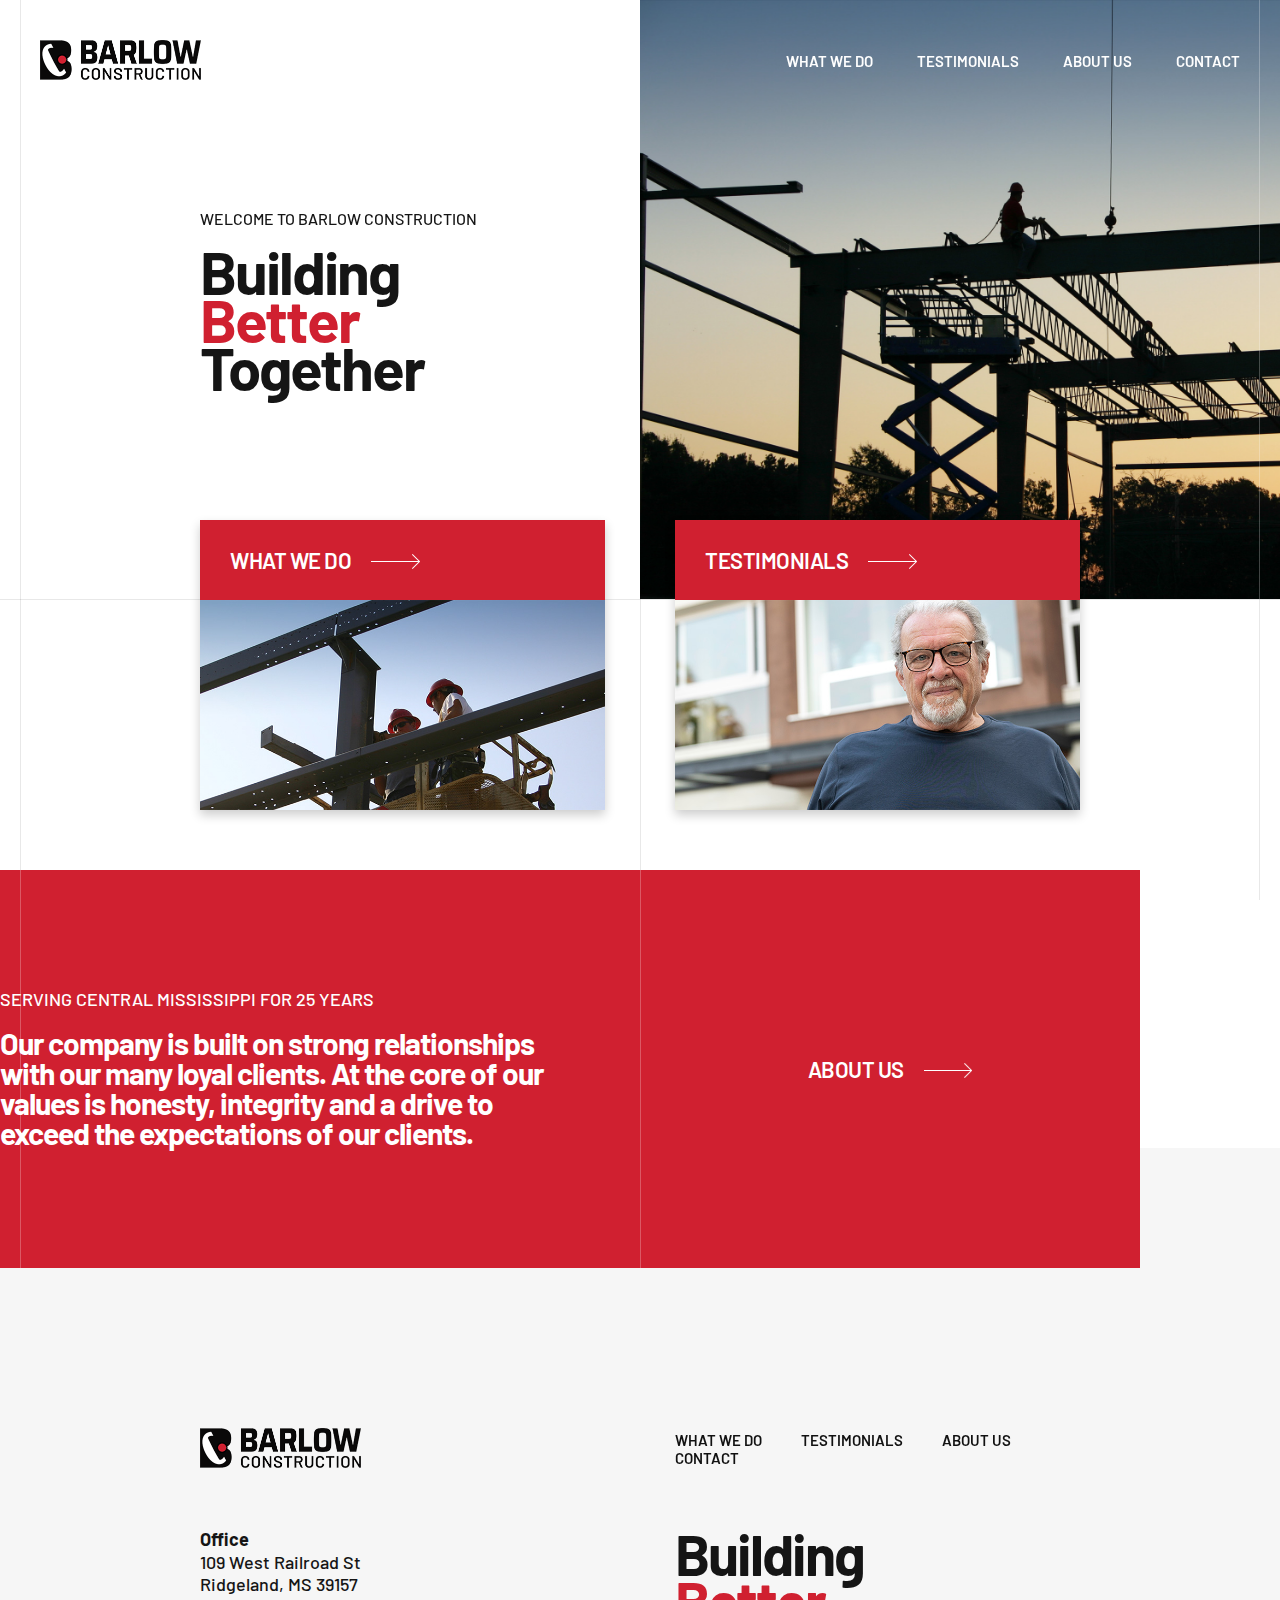
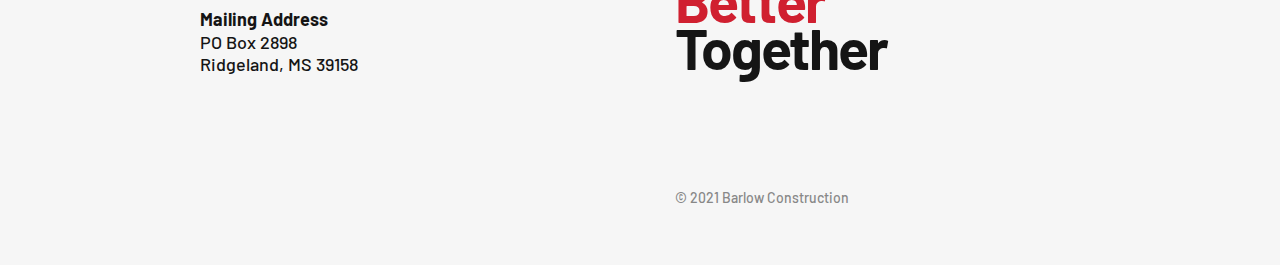
==== index.html @ 06ac609e "initial" ====
<!DOCTYPE html>
<html>
<head>
	<meta charset="utf-8">
	<meta http-equiv="X-UA-Compatible" content="IE=edge,chrome=1">
	<title>Barlow Construction</title>
	<meta name="description" content="">
	<meta name="viewport" content="width=device-width, initial-scale=1, maximum-scale=1, user-scalable=no"/>
	<link rel="preconnect" href="https://fonts.googleapis.com">
	<link rel="preconnect" href="https://fonts.gstatic.com" crossorigin>
	<link href="https://fonts.googleapis.com/css2?family=Barlow:wght@400;500;600;700&display=swap" rel="stylesheet">
	<link rel="stylesheet" href="css/slick.css">
	<link rel="stylesheet" href="css/main.css">
</head>

<body> 

	<header class="header align-center--v">
		<div class="container--lg align-justify align-center--v">
			<div class="header_logo">
				<img src="img/barlow-logo.png" height="40" alt="Barlow Construction">
			</div>
			<nav class="header_nav text--uppercase">
				<a href="what-we-do.html">What We Do</a>
				<a href="">Testimonials</a>
				<a href="">About Us</a>
				<a href="">Contact</a>
			</nav>
		</div>
	</header>

	<main>
		<section class="hero align-center--v has-grid-line--right b-border">
			<div class="container--sm">
				<div class="hero_text">
					<span class="text--uppercase b-pad--md display--xs">Welcome to Barlow Construction</span>
					<h1 class="headline--xl">Building<br><span class="text--red">Better</span><br>Together</h1>
				</div>
			</div>
			<div class="hero_image image-fit"><img src="img/home-hero.jpg"></div>
		</section>
		<section class="quick-links b-pad--lg">
			<div class="container--sm row row-gaps">
				<div class="quick-links_item col--2">
					<a href="">
						<div class="quick-links_item-header align-center--v">
							<div class="quick-links_item-header_text h-pad--xs">
								<span class="text--uppercase text--semibold headline--xs align-center--v">What We Do <img src="img/arrow-right.png" height="15"></span>
							</div>
						</div>
						<div class="quick-links_item-image image-fit">
							<img src="img/home-what-we-do.jpg" alt="what we do">
						</div>
					</a>
				</div>
				<div class="quick-links_item col--2">
					<a href="">
						<div class="quick-links_item-header align-center--v">
							<div class="quick-links_item-header_text h-pad--xs">
								<span class="text--uppercase text--semibold headline--xs align-center--v">Testimonials <img src="img/arrow-right.png" height="15"></span>
							</div>
						</div>
						<div class="quick-links_item-image image-fit">
							<img src="img/home-testimonials.jpg" alt="testimonials">
						</div>
					</a>
				</div>
			</div>
		</section>
		<section class="about-us">
			<div class="about-us_wrap row">
				<div class="about-us_text v-pad--lg has-grid-line--center has-grid-line--left">
					<span class="text--uppercase b-pad--md">Serving Central Mississippi for 25 Years</span>
					<h3 class="headline--sm">Our company is built on strong relationships with our many loyal clients. At the core
					of our values is honesty, integrity and a drive to exceed the expectations of our clients.</h3>
				</div>
				<div class="about-us_link align-center--all">
					<span class="about-us_link-text text--uppercase text--semibold headline--xs align-center--v">About Us <img src="img/arrow-right.png" height="15"></span>
				</div>
			</div>
		</section>
	</main>

	<footer class="footer xtra-pad">
		<div class="container--sm row">
			<div class="col--2">
				<img src="img/barlow-logo.png" height="40" alt="Barlow Construction">
				<h4 class="b-pad--xs t-pad--lg">Office</h4>
				<p>109 West Railroad St<br>Ridgeland, MS 39157</p class="text--semibold">
				<h4 class="b-pad--xs t-pad--sm">Mailing Address</h4>
				<p>PO Box 2898<br>Ridgeland, MS 39158</p class="text--semibold">
			</div>
			<div class="col--2 l-pad--md">
				<div class="footer_nav text--uppercase align-center--v">
					<div>
						<a href="">What We Do</a>
						<a href="">Testimonials</a>
						<a href="">About Us</a>
						<a href="">Contact</a>
					</div>
				</div>
				<h3 class="headline--md t-pad--lg">Building<br><span class="text--red">Better</span><br>Together</h3>
				<div class="footer_copyright t-pad--xl b-pad--lg">&copy; 2021 Barlow Construction</div>
			</div>
		</div>
	</footer>

	<div class="grid-lines--v align-justify"><span></span><span></span><span></span></div>

	<script src="https://code.jquery.com/jquery-1.9.1.js"></script>
	<script src="js/libs/vendor.js"></script>
	<script src="js/app.js"></script>
	
</body>
</html>
---- css/main.css ----
@charset "UTF-8";
/* ––––––––––––––––––––––––––––––––––––––––––––
RESETS
–––––––––––––––––––––––––––––––––––––––––––– */
html, body, div, span, applet, object, iframe,
h1, h2, h3, h4, h5, h6, p, blockquote, pre,
a, abbr, acronym, address, big, cite, code,
del, dfn, em, img, ins, kbd, q, s, samp,
small, strike, strong, sub, sup, tt, var,
b, u, i, center,
dl, dt, dd, ol, ul, li,
fieldset, form, label, legend,
table, caption, tbody, tfoot, thead, tr, th, td,
article, aside, canvas, details, embed,
figure, figcaption, footer, header, hgroup,
menu, nav, output, ruby, section, summary,
time, mark, audio, video {
  margin: 0;
  padding: 0;
  border: 0;
  font: inherit;
  vertical-align: baseline;
}

article, aside, details, figcaption, figure,
footer, header, hgroup, menu, nav, section {
  display: block;
}

*,
*:after,
*:before {
  -webkit-box-sizing: border-box;
  -moz-box-sizing: border-box;
  box-sizing: border-box;
}

/* ––––––––––––––––––––––––––––––––––––––––––––
TYPOGRAPHY
––––––––––––––––––––––––––––––––––––––––––– */
:root {
  --color-primary:#151515;
  --color-secondary:#888;
  --font-family-primary:"Barlow", sans-serif;
  --font-size-80:8rem;
  --font-size-60:6rem;
  --font-size-40:4rem;
  --font-size-30:3rem;
  --font-size-24:2.4rem;
  --font-size-20:2.0rem;
  --font-size-18:1.8rem;
  --font-size-16:1.6rem;
}
@media (max-width: 1500px) {
  :root {
    --font-size-80:7rem;
  }
}
@media (max-width: 1280px) {
  :root {
    --font-size-80:6rem;
  }
}
@media (max-width: 960px) {
  :root {
    --font-size-80:5rem;
  }
}

html {
  font-size: 62.5%;
  font-family: var(--font-family-primary);
  font-weight: 500;
  line-height: 1;
  text-rendering: optimizeLegibility;
  -webkit-font-smoothing: antialiased;
  color: var(--color-primary);
}

body {
  font-size: 1.8rem;
}

h1, h2, h3, h4, h5 {
  font-weight: 700;
}

p, li {
  line-height: 1.2;
}

span {
  display: inline-block;
}

a {
  text-decoration: none;
}

strong {
  font-weight: 700;
}

.headline--xl {
  font-size: var(--font-size-80);
  line-height: 0.8;
  letter-spacing: -0.2rem;
}

.headline--lg {
  font-size: var(--font-size-60);
  line-height: 1;
  letter-spacing: -0.15rem;
}

.headline--md {
  font-size: var(--font-size-40);
  line-height: 1;
  letter-spacing: -1.5px;
}

.headline--sm {
  font-size: var(--font-size-30);
  line-height: 1;
  letter-spacing: -1px;
}

.headline--xs {
  font-size: 22px;
  line-height: 1.2;
  letter-spacing: -0.5px;
}

.display--xs {
  font-size: 16px;
}

.paragraph--lg {
  font-size: 24px;
  line-height: 1.6;
  letter-spacing: -0.5px;
}

.text--list li {
  position: relative;
  display: block;
  margin-bottom: 10px;
  margin-left: 25px;
}
.text--list li:last-child {
  margin-bottom: 0;
}
.text--list li:before {
  content: "";
  position: absolute;
  display: block;
  top: 10px;
  left: -25px;
  width: 15px;
  height: 2px;
  background: #d02030;
}
.text--list.has-sub-list > li:before {
  top: 14px;
}

.sub-text--list {
  margin-top: 10px;
  margin-left: -5px;
}
.sub-text--list li {
  position: relative;
  display: block;
  margin-bottom: 10px;
  margin-left: 25px;
}
.sub-text--list li:last-child {
  margin-bottom: 0;
}
.sub-text--list li:before {
  content: "";
  position: absolute;
  display: block;
  top: 10px;
  left: -18px;
  width: 8px;
  height: 2px;
  background: #d02030;
}

.text--red {
  color: #d02030;
}

.text--uppercase {
  text-transform: uppercase;
}

.text--semibold {
  font-weight: 600;
}

.text--bold {
  font-weight: 700;
}

.text-align--left {
  text-align: left;
}

.text-align--center {
  text-align: center;
}

.text-align--right {
  text-align: right;
}

/* ––––––––––––––––––––––––––––––––––––––––––––
CONTAINERS
–––––––––––––––––––––––––––––––––––––––––––– */
[class^="container--"], [class*=" container--"] {
  position: relative;
  width: 100%;
  margin: 0 auto;
  padding: 0 40px;
}

.container--lg {
  max-width: 1440px;
}

.container--md {
  max-width: 1280px;
}

.container--sm {
  max-width: 960px;
}

.container--xs {
  max-width: 800px;
}

/* ––––––––––––––––––––––––––––––––––––––––––––
ALIGNMENT
–––––––––––––––––––––––––––––––––––––––––––– */
.flex {
  display: -ms-flexbox;
  display: flex;
}

.align-center--all {
  display: -ms-flexbox;
  display: flex;
  -ms-flex-pack: center;
  -webkit-justify-content: center;
  justify-content: center;
  -ms-flex-align: center;
  -webkit-align-items: center;
  align-items: center;
}

.align-center--v {
  display: -ms-flexbox;
  display: flex;
  -ms-flex-align: center;
  -webkit-align-items: center;
  align-items: center;
}

.align-center--h {
  display: -ms-flexbox;
  display: flex;
  -ms-flex-pack: center;
  -webkit-justify-content: center;
  justify-content: center;
}

.align-justify {
  display: -ms-flexbox;
  display: flex;
  -ms-flex-pack: justify;
  -webkit-justify-content: space-between;
  justify-content: space-between;
}

.align-end {
  display: -ms-flexbox;
  display: flex;
  -ms-flex-pack: end;
  -webkit-justify-content: flex-end;
  justify-content: flex-end;
}

.align-reverse {
  display: -ms-flexbox;
  display: flex;
  -webkit-box-direction: reverse;
  -webkit-box-orient: horizontal;
  -moz-box-direction: reverse;
  -moz-box-orient: horizontal;
  -webkit-flex-direction: row-reverse;
  -ms-flex-direction: row-reverse;
  flex-direction: row-reverse;
}

/* ––––––––––––––––––––––––––––––––––––––––––––
GRID
–––––––––––––––––––––––––––––––––––––––––––– */
.row {
  display: -ms-flexbox;
  display: flex;
}

.row-gaps {
  --gap-space:70px;
}
.row-gaps [class*=" col--"] {
  margin-right: var(--gap-space);
}
.row-gaps [class*=" col--"]:last-child {
  margin-right: 0;
}

[class^="col--"], [class*=" col--"] {
  position: relative;
}

.col--2 {
  -webkit-flex-basis: 50%;
  flex-basis: 50%;
  max-width: 50%;
}

.col--3 {
  -webkit-flex-basis: 33.333333%;
  flex-basis: 33.333333%;
  max-width: 33.333333%;
}

.col--4 {
  -webkit-flex-basis: 25%;
  flex-basis: 25%;
  max-width: 25%;
}

/* ––––––––––––––––––––––––––––––––––––––––––––
PADDING 
–––––––––––––––––––––––––––––––––––––––––––– */
:root {
  --pad-120:120px;
  --pad-90:90px;
  --pad-60:60px;
  --pad-30:30px;
  --pad-15:15px;
}

.v-pad--xl {
  padding: 160px 0;
}

.v-pad--lg {
  padding: 120px 0;
}

.v-pad--md {
  padding: 90px 0;
}

.v-pad--sm {
  padding: 60px 0;
}

.h-pad--lg {
  padding: 0 120px;
}

.h-pad--md {
  padding: 0 90px;
}

.h-pad--sm {
  padding: 0 60px;
}

.h-pad--xs {
  padding: 0 30px;
}

.t-pad--xl {
  padding-top: 120px;
}

.t-pad--lg {
  padding-top: 60px;
}

.t-pad--md {
  padding-top: 30px;
}

.t-pad--sm {
  padding-top: 15px;
}

.t-pad--xs {
  padding-top: 10px;
}

.b-pad--xl {
  padding-bottom: 120px;
}

.b-pad--lg {
  padding-bottom: 60px;
}

.b-pad--md {
  padding-bottom: 20px;
}

.b-pad--sm {
  padding-bottom: 10px;
}

.b-pad--xs {
  padding-bottom: 4px;
}

.r-pad--lg {
  padding-right: 60px;
}

.r-pad--md {
  padding-right: 35px;
}

.r-pad--sm {
  padding-right: 15px;
}

.l-pad--lg {
  padding-left: 60px;
}

.l-pad--md {
  padding-left: 35px;
}

.l-pad--sm {
  padding-left: 15px;
}

/* ––––––––––––––––––––––––––––––––––––––––––––
IMAGE/VIDEO
–––––––––––––––––––––––––––––––––––––––––––– */
.image-fit img {
  display: block;
  top: 0;
  left: 0;
  width: 100%;
  height: 100%;
  object-fit: cover;
}

.video-fit video {
  display: block;
  top: 0;
  left: 0;
  width: 100%;
  height: 100%;
  object-fit: cover;
}

/* ––––––––––––––––––––––––––––––––––––––––––––
MAIN
––––––––––––––––––––––––––––––––––––––––––– */
main {
  z-index: 2;
  position: relative;
}

.grid-lines--v {
  z-index: 1;
  position: fixed;
  top: 0;
  left: 50%;
  -moz-transform: translateX(-50%);
  -o-transform: translateX(-50%);
  -ms-transform: translateX(-50%);
  -webkit-transform: translateX(-50%);
  transform: translateX(-50%);
  width: 100%;
  max-width: 1500px;
  height: 100%;
  padding: 0 20px;
}
.grid-lines--v span {
  display: block;
  width: 1px;
  height: 100%;
  background: rgba(0, 0, 0, 0.09);
}

.has-grid-line--right:after {
  content: "";
  position: absolute;
  top: 0;
  right: calc(50% - 730px);
  display: block;
  width: 1px;
  height: 100%;
  background: rgba(255, 255, 255, 0.25);
}
@media (max-width: 1500px) {
  .has-grid-line--right:after {
    right: 20px;
  }
}

.has-grid-line--left:before {
  content: "";
  position: absolute;
  top: 0;
  left: calc(50% - 730px);
  display: block;
  width: 1px;
  height: 100%;
  background: rgba(255, 255, 255, 0.25);
}
@media (max-width: 1500px) {
  .has-grid-line--left:before {
    left: 20px;
  }
}

.has-grid-line--center:after {
  content: "";
  position: absolute;
  top: 0;
  left: 50%;
  display: block;
  width: 1px;
  height: 100%;
  background: rgba(255, 255, 255, 0.25);
}

.b-border {
  border-bottom: 1px solid rgba(0, 0, 0, 0.09);
}

.no-border {
  border: none !important;
}

.slider .slick-dots {
  position: absolute;
  bottom: 30px;
  left: 0;
  width: 100%;
  text-align: center;
}
.slider .slick-dots li {
  display: inline-block;
  width: 8px;
  height: 8px;
  margin: 0 8px;
}
.slider .slick-dots li span {
  display: block;
  width: 100%;
  height: 100%;
  border-radius: 100%;
  background: white;
  -webkit-transition: all 0.6s cubic-bezier(0.19, 1, 0.22, 1);
  -moz-transition: all 0.6s cubic-bezier(0.19, 1, 0.22, 1);
  -ms-transition: all 0.6s cubic-bezier(0.19, 1, 0.22, 1);
  -o-transition: all 0.6s cubic-bezier(0.19, 1, 0.22, 1);
  transition: all 0.6s cubic-bezier(0.19, 1, 0.22, 1);
}
.slider .slick-dots li.slick-active span {
  -moz-transform: scale(1.4);
  -o-transform: scale(1.4);
  -ms-transform: scale(1.4);
  -webkit-transform: scale(1.4);
  transform: scale(1.4);
  background: red;
}

.slider_prev-btn, .slider_next-btn {
  position: absolute;
  top: 50%;
  margin-top: -25px;
  width: 50px;
  height: 50px;
  background: #d02030;
}

.slider_prev-btn {
  left: 40px;
}

.slider_next-btn {
  right: 40px;
}

/* ––––––––––––––––––––––––––––––––––––––––––––
HEADER
––––––––––––––––––––––––––––––––––––––––––– */
.header {
  position: absolute;
  z-index: 99;
  top: 0;
  left: 0;
  width: 100%;
  height: 120px;
}

.header_logo img {
  display: block;
}

.header_nav a {
  font-size: 15px;
  font-weight: 600;
  color: white;
  margin: 0 0 0 40px;
  padding-bottom: 3px;
  -webkit-transition: color 0.8s cubic-bezier(0.19, 1, 0.22, 1);
  -moz-transition: color 0.8s cubic-bezier(0.19, 1, 0.22, 1);
  -ms-transition: color 0.8s cubic-bezier(0.19, 1, 0.22, 1);
  -o-transition: color 0.8s cubic-bezier(0.19, 1, 0.22, 1);
  transition: color 0.8s cubic-bezier(0.19, 1, 0.22, 1);
}
.header_nav a.active {
  border-bottom: 2px solid white;
}

.contact-cta {
  width: 100%;
  max-width: 1460px;
  margin: 0 auto;
  height: 400px;
  background: #d02030;
}
.contact-cta img {
  filter: saturate(0%);
  mix-blend-mode: darken;
  opacity: 0.35;
  filter: alpha(opacity=35);
}

/* ––––––––––––––––––––––––––––––––––––––––––––
FOOTER
––––––––––––––––––––––––––––––––––––––––––– */
.footer {
  position: relative;
  background: #f6f6f6;
  padding-top: 160px;
}
.footer.xtra-pad {
  padding-top: 280px;
}
.footer h3 {
  font-size: 57px;
  line-height: 47px;
  letter-spacing: -2px;
  margin-top: 2px;
}

.footer_nav {
  z-index: 2;
  position: relative;
  height: 40px;
}
.footer_nav a {
  font-size: 15px;
  font-weight: 600;
  color: #111;
  margin: 0 35px 0 0;
  padding-bottom: 3px;
  -webkit-transition: color 0.8s cubic-bezier(0.19, 1, 0.22, 1);
  -moz-transition: color 0.8s cubic-bezier(0.19, 1, 0.22, 1);
  -ms-transition: color 0.8s cubic-bezier(0.19, 1, 0.22, 1);
  -o-transition: color 0.8s cubic-bezier(0.19, 1, 0.22, 1);
  transition: color 0.8s cubic-bezier(0.19, 1, 0.22, 1);
}
.footer_nav a:last-child {
  margin-right: 0;
}
.footer_nav a.active {
  color: #d02030;
  border-bottom: 2px solid #d02030;
}

.footer_copyright {
  font-size: 14px;
  color: #888;
}

.slider img {
  display: block;
  width: 100%;
  height: auto;
}

.hero {
  position: relative;
  width: 100%;
  height: calc(100vw * (9/16));
  max-height: 60vh;
  min-height: 600px;
}
.hero.hero-page {
  max-height: 50vh;
  min-height: 480px;
}
.hero.hero-page .image-fit img {
  object-position: top center;
}

.hero_text {
  z-index: 1;
  position: relative;
}

.hero_image {
  z-index: 0;
  position: absolute;
  top: 0;
  left: 50%;
  width: 50%;
  height: 100%;
}

.quick-links {
  margin-top: -80px;
}

.quick-links_item {
  background: white;
  box-shadow: 0 5px 10px 0 rgba(0, 0, 0, 0.2);
}

.quick-links_item-header {
  height: 80px;
  background: #d02030;
  color: white;
}

.quick-links_item-header_text img {
  margin: 4px 0 0 20px;
}

.quick-links_item-image {
  height: 210px;
}

.about-us {
  position: relative;
  margin-bottom: -120px;
}

.about-us_text {
  width: 50vw;
  padding-left: calc(50% - 640px);
  padding-right: 90px;
  background: #d02030;
  color: white;
}

.about-us_link {
  width: 500px;
  background: #d02030;
  color: white;
}

.about-us_link-text img {
  margin: 4px 0 0 20px;
}

.what-we-do {
  position: relative;
  width: 100%;
  background: #d02030;
  color: white;
}

/*# sourceMappingURL=main.css.map */
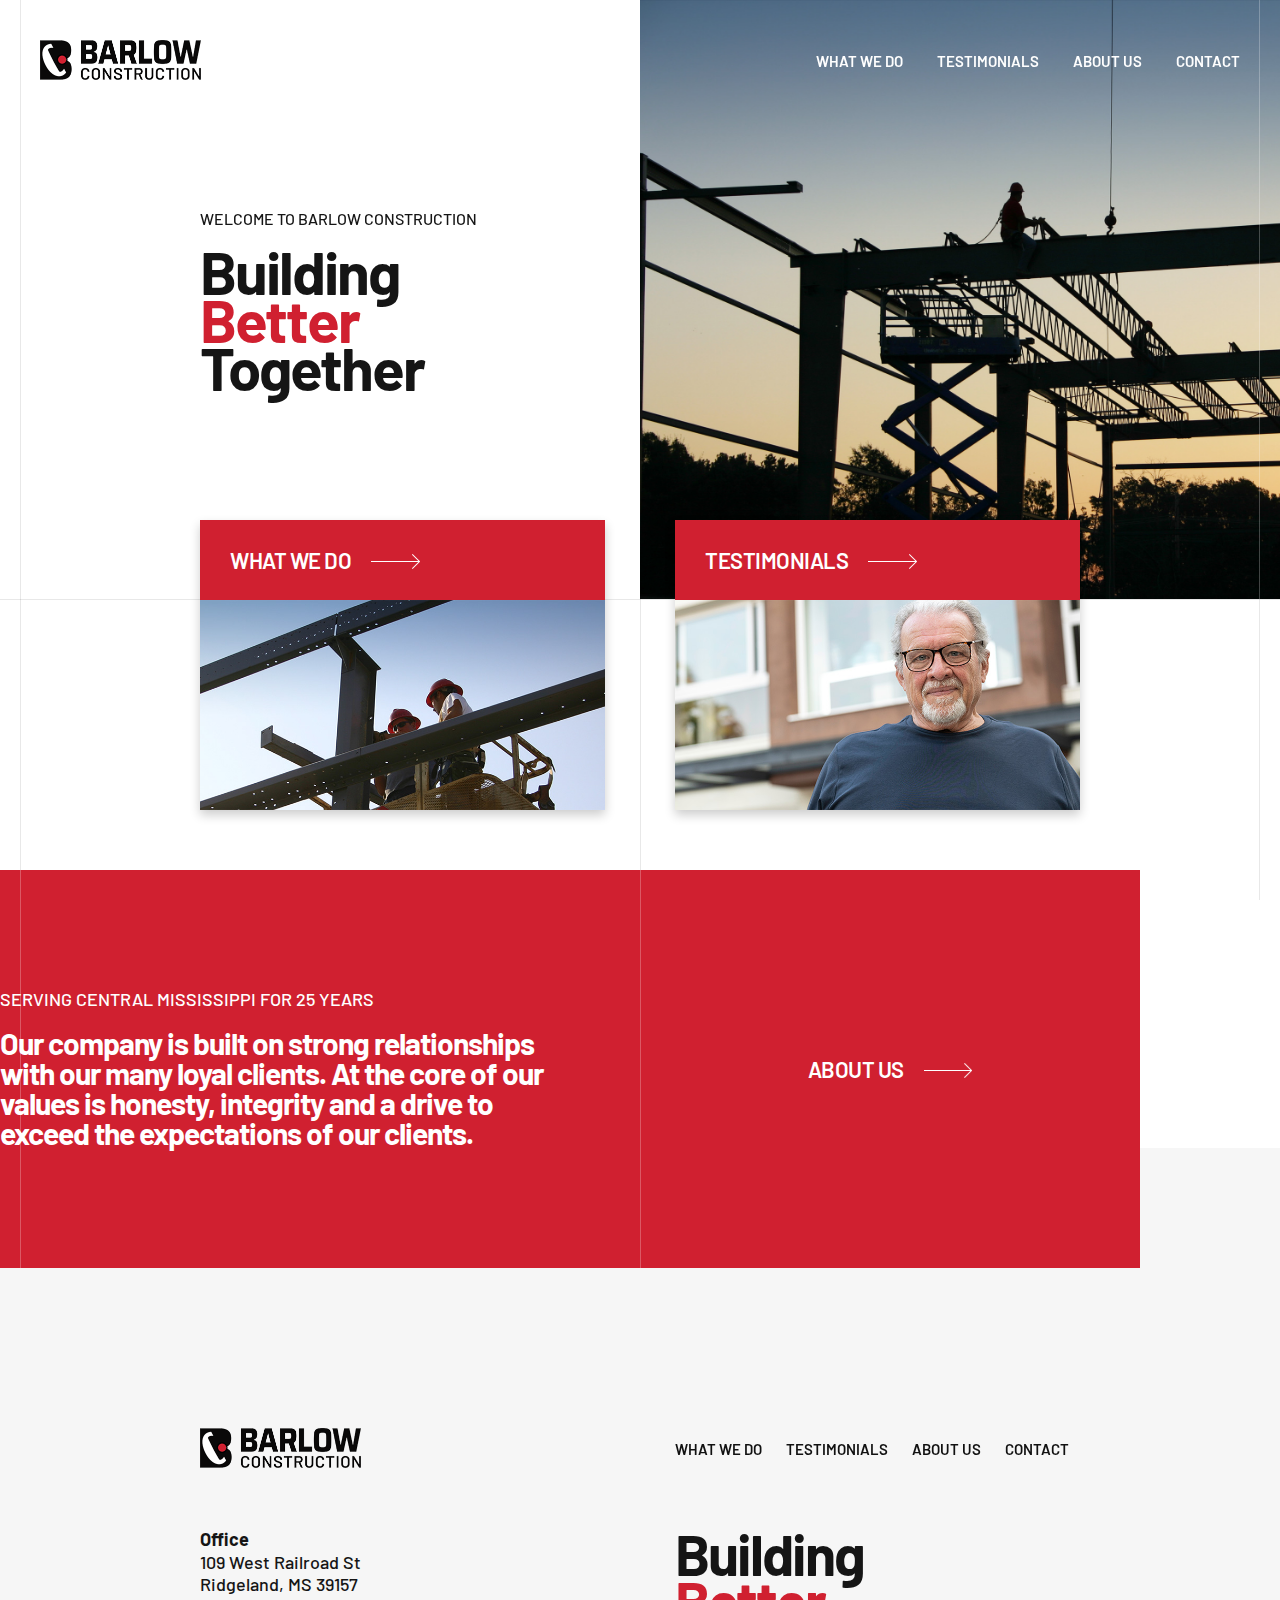
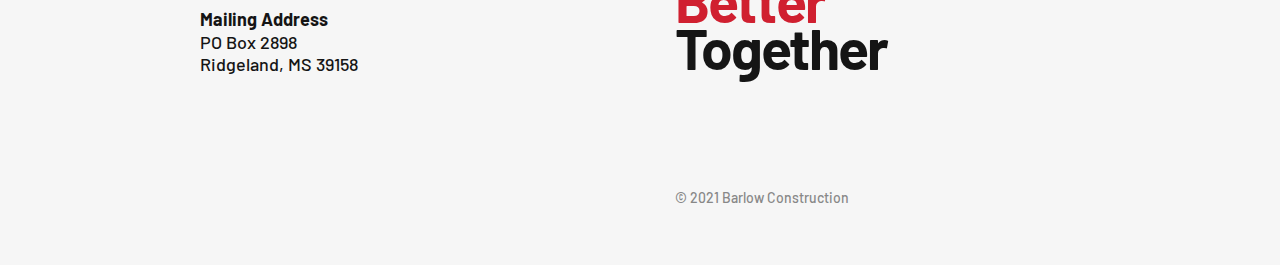
==== commit b6d72920: "update" ====
--- a/index.html
+++ b/index.html
@@ -10,7 +10,7 @@
 	<link rel="preconnect" href="https://fonts.gstatic.com" crossorigin>
 	<link href="https://fonts.googleapis.com/css2?family=Barlow:wght@400;500;600;700&display=swap" rel="stylesheet">
 	<link rel="stylesheet" href="css/slick.css">
-	<link rel="stylesheet" href="css/main.css">
+	<link rel="stylesheet" href="css/main.css?v=1.1">
 </head>
 
 <body> 
--- a/css/main.css
+++ b/css/main.css
@@ -219,7 +219,7 @@
 /* ––––––––––––––––––––––––––––––––––––––––––––
 CONTAINERS
 –––––––––––––––––––––––––––––––––––––––––––– */
-[class^="container--"], [class*=" container--"] {
+[class^=container--], [class*=" container--"] {
   position: relative;
   width: 100%;
   margin: 0 auto;
@@ -323,7 +323,7 @@
   margin-right: 0;
 }
 
-[class^="col--"], [class*=" col--"] {
+[class^=col--], [class*=" col--"] {
   position: relative;
 }
 
@@ -625,7 +625,7 @@
   font-size: 15px;
   font-weight: 600;
   color: white;
-  margin: 0 0 0 40px;
+  margin: 0 0 0 30px;
   padding-bottom: 3px;
   -webkit-transition: color 0.8s cubic-bezier(0.19, 1, 0.22, 1);
   -moz-transition: color 0.8s cubic-bezier(0.19, 1, 0.22, 1);
@@ -678,7 +678,7 @@
   font-size: 15px;
   font-weight: 600;
   color: #111;
-  margin: 0 35px 0 0;
+  margin: 0 20px 0 0;
   padding-bottom: 3px;
   -webkit-transition: color 0.8s cubic-bezier(0.19, 1, 0.22, 1);
   -moz-transition: color 0.8s cubic-bezier(0.19, 1, 0.22, 1);
@@ -708,7 +708,7 @@
 .hero {
   position: relative;
   width: 100%;
-  height: calc(100vw * (9/16));
+  height: 56.25vw;
   max-height: 60vh;
   min-height: 600px;
 }
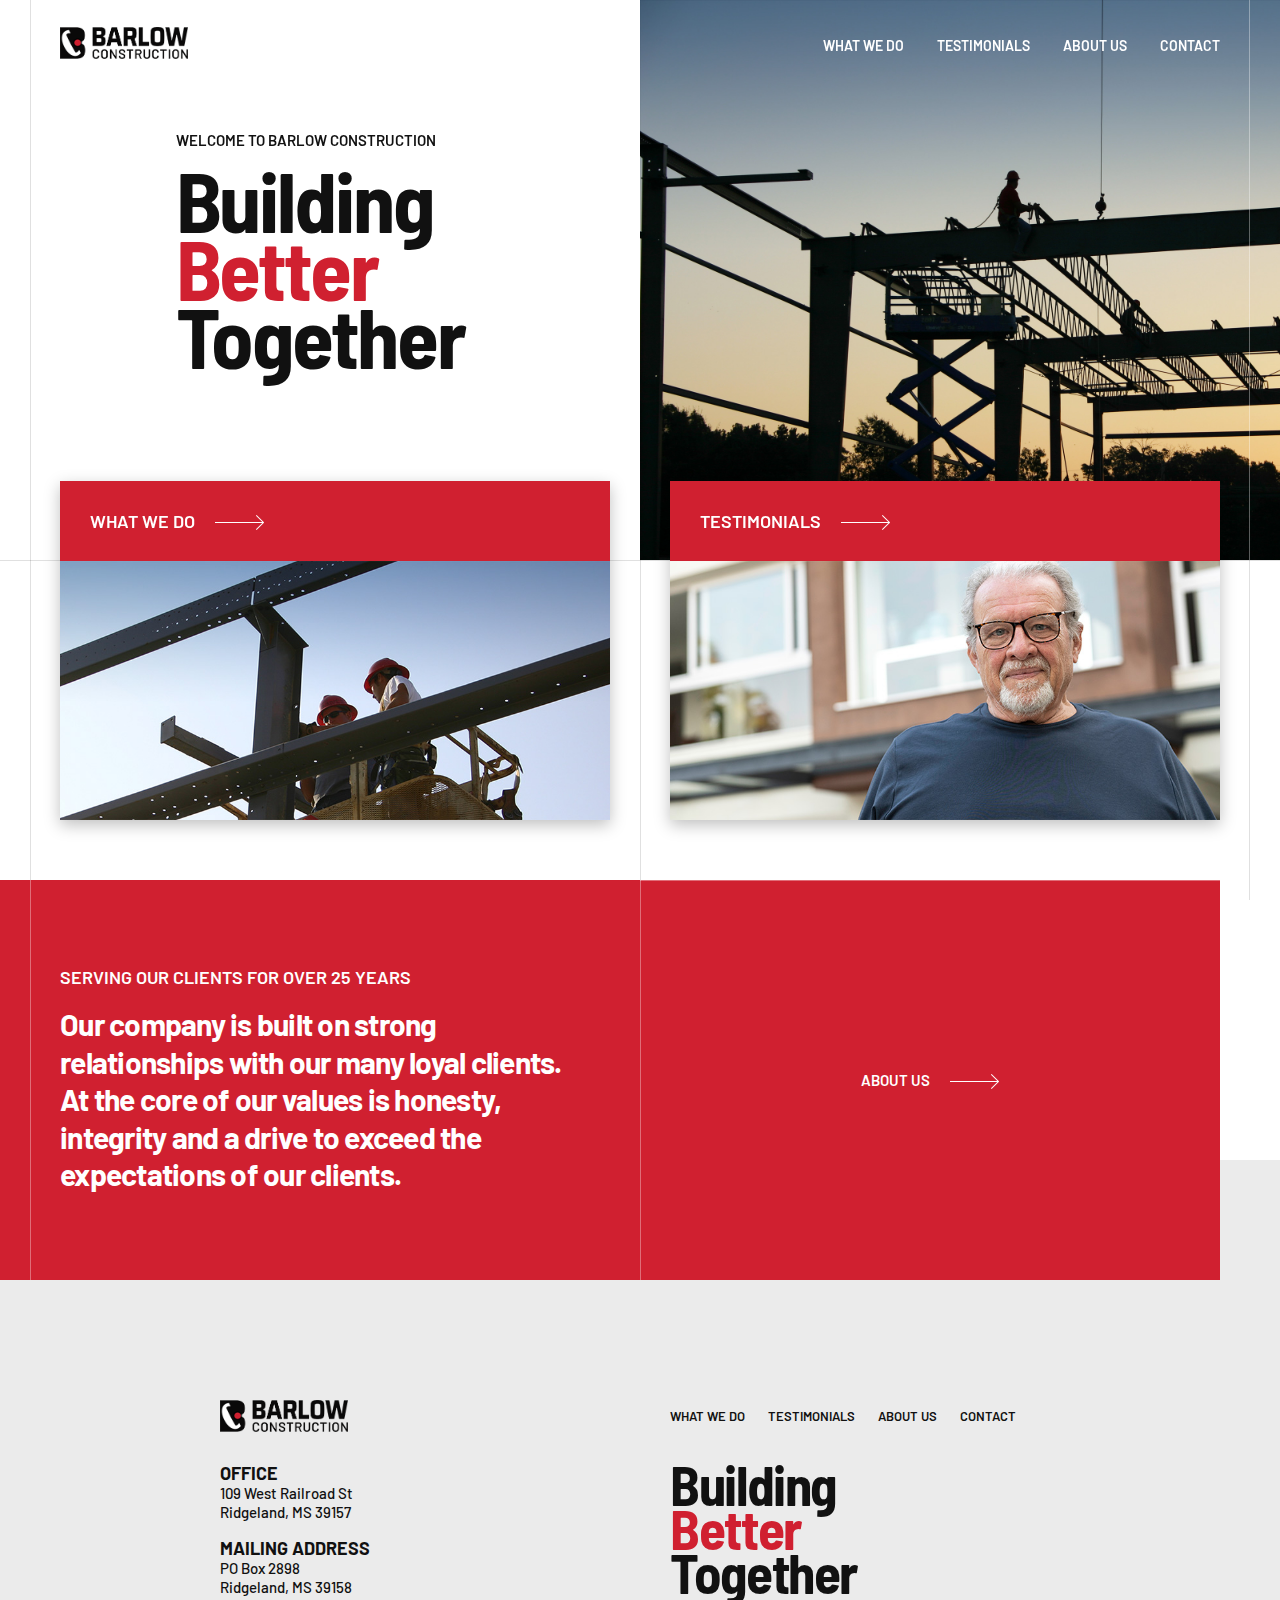
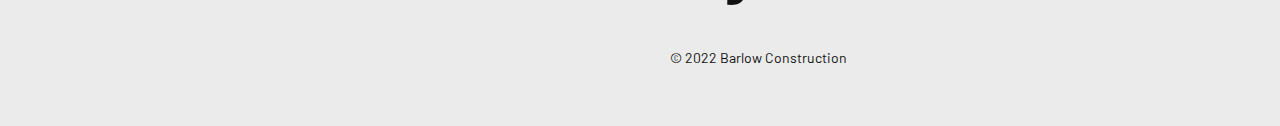
==== commit dd311211: "initial commit" ====
--- a/index.html
+++ b/index.html
@@ -1,115 +1,129 @@
 <!DOCTYPE html>
-<html>
+<html lang="en">
 <head>
-	<meta charset="utf-8">
-	<meta http-equiv="X-UA-Compatible" content="IE=edge,chrome=1">
-	<title>Barlow Construction</title>
-	<meta name="description" content="">
-	<meta name="viewport" content="width=device-width, initial-scale=1, maximum-scale=1, user-scalable=no"/>
-	<link rel="preconnect" href="https://fonts.googleapis.com">
-	<link rel="preconnect" href="https://fonts.gstatic.com" crossorigin>
-	<link href="https://fonts.googleapis.com/css2?family=Barlow:wght@400;500;600;700&display=swap" rel="stylesheet">
-	<link rel="stylesheet" href="css/slick.css">
-	<link rel="stylesheet" href="css/main.css?v=1.1">
+  <meta charset="UTF-8">
+  <meta http-equiv="X-UA-Compatible" content="IE=edge">
+  <meta name="viewport" content="width=device-width, initial-scale=1.0">
+  <title>Bones</title>
+
+  <link href="https://fonts.googleapis.com/css2?family=Barlow+Semi+Condensed:wght@700&family=Barlow:wght@300;400;500;600;700&display=swap" rel="stylesheet">
+  <link rel="stylesheet" href="css/main.css">
+
 </head>
+<body>
 
-<body> 
+  <header>
+    <div class="header_inner flex--vertical">
+      <div class="logo"><img src="images/barlow-logo.png" height="32" alt=""></div>
+      <nav class="header_nav flex--vertical flex--end">
+        <ul>
+          <li><a href="">What We Do</a></li>
+          <li><a href="">Testimonials</a></li>
+          <li><a href="">About Us</a></li>
+          <li><a href="">Contact</a></li>
+        </ul>
+        <div class="grid-line_left-white"></div>
+        <div class="grid-line_right-white"></div>
+      </nav>
+      <div class="nav-btn"><span></span><span></span><span></span></div>
+    </div>
+  </header>
 
-	<header class="header align-center--v">
-		<div class="container--lg align-justify align-center--v">
-			<div class="header_logo">
-				<img src="img/barlow-logo.png" height="40" alt="Barlow Construction">
-			</div>
-			<nav class="header_nav text--uppercase">
-				<a href="what-we-do.html">What We Do</a>
-				<a href="">Testimonials</a>
-				<a href="">About Us</a>
-				<a href="">Contact</a>
-			</nav>
-		</div>
-	</header>
+  <main>
+    <div class="hero flex-row--2">
+      <div class="flex--all">
+        <div class="hero_text">
+          <span class="sub-heading--2 mb--1">Welcome to Barlow Construction</span>
+          <h1 class="heading--1">Building<br><span class="clr--red">Better</span><br>Together</h1>
+        </div>
+      </div>
+      <div class="hero_image img--fit">
+        <div class="grid-line_right-white"></div>
+        <img src="images/home-hero.jpg" alt="">
+      </div>
+    </div>
+    <div class="home-quick-nav">
+      <div class="container flex-row--2 flex--has-gap">
+        <div class="home-quick-nav_block">
+          <div class="home-quick-nav_block-header flex--vertical">
+            <a href="" class="clr--white flex--vertical">
+              What We Do <img src="images/arrow-right.png" height="15" alt="">
+            </a>
+          </div>
+          <div class="home-quick-nav_block-image">
+            <img src="images/home-what-we-do.jpg" alt="">
+          </div>
+        </div>
+        <div class="home-quick-nav_block">
+          <div class="home-quick-nav_block-header flex--vertical">
+            <a href="" class="clr--white flex--vertical">
+              Testimonials <img src="images/arrow-right.png" height="15" alt="">
+            </a>
+          </div>
+          <div class="home-quick-nav_block-image">
+            <img src="images/home-testimonials.jpg" alt="">
+          </div>
+        </div>
+      </div>
+    </div>
+    <div class="home-about-us">
+      <div class="grid-line_left-white"></div>
+      <div class="grid-line_middle-white"></div>
+      <div class="home-about-us_text flex--vertical">
+        <div class="home-about-us_text-inner clr--white">
+          <span class="sub-heading--1 mb--1">Serving Our Clients for Over 25 Years</span>
+          <h2 class="display--1">Our company is built on strong relationships with our many loyal clients. At the core
+            of our values is honesty, integrity and a drive to exceed the expectations of our clients.</h2>
+        </div>
+      </div>
+      <div class="container flex-row--2 flex--end">
+        <div class="home-about-us_link flex--all">
+          <a href="" class="clr--white flex--vertical">
+            About Us <img src="images/arrow-right.png" height="15" alt="">
+          </a>
+        </div>
+      </div>
+    </div>
+  </main>
 
-	<main>
-		<section class="hero align-center--v has-grid-line--right b-border">
-			<div class="container--sm">
-				<div class="hero_text">
-					<span class="text--uppercase b-pad--md display--xs">Welcome to Barlow Construction</span>
-					<h1 class="headline--xl">Building<br><span class="text--red">Better</span><br>Together</h1>
-				</div>
-			</div>
-			<div class="hero_image image-fit"><img src="img/home-hero.jpg"></div>
-		</section>
-		<section class="quick-links b-pad--lg">
-			<div class="container--sm row row-gaps">
-				<div class="quick-links_item col--2">
-					<a href="">
-						<div class="quick-links_item-header align-center--v">
-							<div class="quick-links_item-header_text h-pad--xs">
-								<span class="text--uppercase text--semibold headline--xs align-center--v">What We Do <img src="img/arrow-right.png" height="15"></span>
-							</div>
-						</div>
-						<div class="quick-links_item-image image-fit">
-							<img src="img/home-what-we-do.jpg" alt="what we do">
-						</div>
-					</a>
-				</div>
-				<div class="quick-links_item col--2">
-					<a href="">
-						<div class="quick-links_item-header align-center--v">
-							<div class="quick-links_item-header_text h-pad--xs">
-								<span class="text--uppercase text--semibold headline--xs align-center--v">Testimonials <img src="img/arrow-right.png" height="15"></span>
-							</div>
-						</div>
-						<div class="quick-links_item-image image-fit">
-							<img src="img/home-testimonials.jpg" alt="testimonials">
-						</div>
-					</a>
-				</div>
-			</div>
-		</section>
-		<section class="about-us">
-			<div class="about-us_wrap row">
-				<div class="about-us_text v-pad--lg has-grid-line--center has-grid-line--left">
-					<span class="text--uppercase b-pad--md">Serving Central Mississippi for 25 Years</span>
-					<h3 class="headline--sm">Our company is built on strong relationships with our many loyal clients. At the core
-					of our values is honesty, integrity and a drive to exceed the expectations of our clients.</h3>
-				</div>
-				<div class="about-us_link align-center--all">
-					<span class="about-us_link-text text--uppercase text--semibold headline--xs align-center--v">About Us <img src="img/arrow-right.png" height="15"></span>
-				</div>
-			</div>
-		</section>
-	</main>
+  <footer>
+    <div class="container--sm flex-row--2">
+      <div class="footer_left">
+        <div class="footer_logo mb--3"><img src="images/barlow-logo.png" height="32" alt=""></div>
+        <div class="footer_contact">
+          <div class="mb--1">
+            <h2 class="sub-heading--1"><strong>Office</strong></h2><br>
+            109 West Railroad St<br>
+            Ridgeland, MS 39157
+          </div>
+          <div>
+            <h2 class="sub-heading--1"><strong>Mailing Address</strong></h2><br>
+            PO Box 2898<br>
+            Ridgeland, MS 39158
+          </div>
+        </div>
+      </div>
+      <div class="footer_right">
+        <nav class="footer_nav flex--vertical mb--3">
+          <ul>
+            <li><a href="">What We Do</a></li>
+            <li><a href="">Testimonials</a></li>
+            <li><a href="">About Us</a></li>
+            <li><a href="">Contact</a></li>
+          </ul>
+        </nav>
+        <h3 class="heading--2 mb--2">Building<br><span class="clr--red">Better</span><br>Together</h3>
+        <div class="copyright">&copy; 2022 Barlow Construction</div>
+      </div>
+    </div>
+  </footer>
 
-	<footer class="footer xtra-pad">
-		<div class="container--sm row">
-			<div class="col--2">
-				<img src="img/barlow-logo.png" height="40" alt="Barlow Construction">
-				<h4 class="b-pad--xs t-pad--lg">Office</h4>
-				<p>109 West Railroad St<br>Ridgeland, MS 39157</p class="text--semibold">
-				<h4 class="b-pad--xs t-pad--sm">Mailing Address</h4>
-				<p>PO Box 2898<br>Ridgeland, MS 39158</p class="text--semibold">
-			</div>
-			<div class="col--2 l-pad--md">
-				<div class="footer_nav text--uppercase align-center--v">
-					<div>
-						<a href="">What We Do</a>
-						<a href="">Testimonials</a>
-						<a href="">About Us</a>
-						<a href="">Contact</a>
-					</div>
-				</div>
-				<h3 class="headline--md t-pad--lg">Building<br><span class="text--red">Better</span><br>Together</h3>
-				<div class="footer_copyright t-pad--xl b-pad--lg">&copy; 2021 Barlow Construction</div>
-			</div>
-		</div>
-	</footer>
+  <div class="grid-line_left"></div>
+  <div class="grid-line_middle"></div>
+  <div class="grid-line_right"></div>
 
-	<div class="grid-lines--v align-justify"><span></span><span></span><span></span></div>
+  <script src="https://code.jquery.com/jquery-1.9.1.js"></script>
+  <script src="js/main.js"></script>
 
-	<script src="https://code.jquery.com/jquery-1.9.1.js"></script>
-	<script src="js/libs/vendor.js"></script>
-	<script src="js/app.js"></script>
-	
 </body>
-</html>
+</html>--- a/css/main.css
+++ b/css/main.css
@@ -1,461 +1,279 @@
 @charset "UTF-8";
-/* ––––––––––––––––––––––––––––––––––––––––––––
-RESETS
-–––––––––––––––––––––––––––––––––––––––––––– */
-html, body, div, span, applet, object, iframe,
-h1, h2, h3, h4, h5, h6, p, blockquote, pre,
-a, abbr, acronym, address, big, cite, code,
-del, dfn, em, img, ins, kbd, q, s, samp,
-small, strike, strong, sub, sup, tt, var,
-b, u, i, center,
-dl, dt, dd, ol, ul, li,
-fieldset, form, label, legend,
-table, caption, tbody, tfoot, thead, tr, th, td,
-article, aside, canvas, details, embed,
-figure, figcaption, footer, header, hgroup,
-menu, nav, output, ruby, section, summary,
-time, mark, audio, video {
-  margin: 0;
-  padding: 0;
-  border: 0;
-  font: inherit;
-  vertical-align: baseline;
-}
-
-article, aside, details, figcaption, figure,
-footer, header, hgroup, menu, nav, section {
-  display: block;
+/* easeOutBack */
+/* ––––––––––––––––––––––––––––––––––
+RESET
+–––––––––––––––––––––––––––––––––––*/
+*:where(:not(iframe, canvas, img, svg, video):not(svg *)) {
+  all: unset;
+  display: revert;
 }
 
 *,
-*:after,
-*:before {
-  -webkit-box-sizing: border-box;
-  -moz-box-sizing: border-box;
+*::before,
+*::after {
   box-sizing: border-box;
 }
 
-/* ––––––––––––––––––––––––––––––––––––––––––––
-TYPOGRAPHY
-––––––––––––––––––––––––––––––––––––––––––– */
+ol, ul {
+  list-style: none;
+}
+
+table {
+  border-collapse: collapse;
+}
+
+textarea {
+  white-space: revert;
+}
+
+/* ––––––––––––––––––––––––––––––––––
+COLORS
+–––––––––––––––––––––––––––––––––––*/
 :root {
-  --color-primary:#151515;
-  --color-secondary:#888;
-  --font-family-primary:"Barlow", sans-serif;
-  --font-size-80:8rem;
-  --font-size-60:6rem;
-  --font-size-40:4rem;
-  --font-size-30:3rem;
-  --font-size-24:2.4rem;
-  --font-size-20:2.0rem;
-  --font-size-18:1.8rem;
-  --font-size-16:1.6rem;
-}
-@media (max-width: 1500px) {
-  :root {
-    --font-size-80:7rem;
-  }
-}
-@media (max-width: 1280px) {
-  :root {
-    --font-size-80:6rem;
-  }
-}
-@media (max-width: 960px) {
-  :root {
-    --font-size-80:5rem;
-  }
-}
-
+  --primary: #111;
+  --white: #fff;
+  --red: #d02030;
+}
+
+.clr--white {
+  color: var(--white);
+}
+
+.clr--red {
+  color: var(--red);
+}
+
+body {
+  color: var(--primary);
+}
+
+/* ––––––––––––––––––––––––––––––––––
+TYPE
+–––––––––––––––––––––––––––––––––––*/
 html {
   font-size: 62.5%;
-  font-family: var(--font-family-primary);
-  font-weight: 500;
-  line-height: 1;
+  font-family: "Barlow", sans-serif;
   text-rendering: optimizeLegibility;
   -webkit-font-smoothing: antialiased;
-  color: var(--color-primary);
+  -moz-osx-font-smoothing: grayscale;
+  -webkit-text-size-adjust: 100%;
+  -ms-text-size-adjust: 100%;
+}
+
+:root {
+  --fs-base: 1.5rem;
 }
 
 body {
-  font-size: 1.8rem;
-}
-
-h1, h2, h3, h4, h5 {
+  font-size: var(--fs-base);
+  font-weight: 500;
+  line-height: 1.25;
+}
+
+.heading--1 {
+  font-family: "Barlow Semi Condensed";
+  font-size: 6.5rem;
+  letter-spacing: -0.025em;
+  font-weight: bold;
+  line-height: 0.8;
+}
+
+.heading--2 {
+  font-family: "Barlow Semi Condensed";
+  font-size: 4rem;
+  letter-spacing: -0.025em;
+  font-weight: bold;
+  line-height: 0.8;
+}
+
+.sub-heading--1 {
+  display: inline-block;
+  font-size: 1.3rem;
+  font-weight: 600;
+  text-transform: uppercase;
+}
+
+.sub-heading--2 {
+  display: inline-block;
+  font-size: 1.3rem;
+  font-weight: 600;
+  text-transform: uppercase;
+}
+
+.display--1 {
+  font-size: 2.2rem;
+  letter-spacing: -0.025em;
   font-weight: 700;
 }
 
-p, li {
-  line-height: 1.2;
-}
-
-span {
-  display: inline-block;
-}
-
-a {
-  text-decoration: none;
-}
-
+@media screen and (min-width: 48em) {
+  .sub-heading--1 {
+    display: inline-block;
+    font-size: 1.8rem;
+    font-weight: 600;
+    text-transform: uppercase;
+  }
+
+  .sub-heading--2 {
+    display: inline-block;
+    font-size: 1.5rem;
+    font-weight: 600;
+    text-transform: uppercase;
+  }
+}
+@media screen and (min-width: 80em) {
+  .heading--1 {
+    font-size: 8.5rem;
+  }
+
+  .heading--2 {
+    font-size: 5.5rem;
+  }
+
+  .sub-heading--1 {
+    display: inline-block;
+    font-size: 1.8rem;
+    font-weight: 600;
+    text-transform: uppercase;
+  }
+
+  .sub-heading--2 {
+    display: inline-block;
+    font-size: 1.5rem;
+    font-weight: 600;
+    text-transform: uppercase;
+  }
+
+  .display--1 {
+    font-size: 3rem;
+    letter-spacing: -0.025em;
+    font-weight: 700;
+  }
+}
 strong {
   font-weight: 700;
 }
 
-.headline--xl {
-  font-size: var(--font-size-80);
-  line-height: 0.8;
-  letter-spacing: -0.2rem;
-}
-
-.headline--lg {
-  font-size: var(--font-size-60);
-  line-height: 1;
-  letter-spacing: -0.15rem;
-}
-
-.headline--md {
-  font-size: var(--font-size-40);
-  line-height: 1;
-  letter-spacing: -1.5px;
-}
-
-.headline--sm {
-  font-size: var(--font-size-30);
-  line-height: 1;
-  letter-spacing: -1px;
-}
-
-.headline--xs {
-  font-size: 22px;
-  line-height: 1.2;
-  letter-spacing: -0.5px;
-}
-
-.display--xs {
-  font-size: 16px;
-}
-
-.paragraph--lg {
-  font-size: 24px;
-  line-height: 1.6;
-  letter-spacing: -0.5px;
-}
-
-.text--list li {
-  position: relative;
-  display: block;
-  margin-bottom: 10px;
-  margin-left: 25px;
-}
-.text--list li:last-child {
-  margin-bottom: 0;
-}
-.text--list li:before {
-  content: "";
-  position: absolute;
-  display: block;
-  top: 10px;
-  left: -25px;
-  width: 15px;
-  height: 2px;
-  background: #d02030;
-}
-.text--list.has-sub-list > li:before {
-  top: 14px;
-}
-
-.sub-text--list {
-  margin-top: 10px;
-  margin-left: -5px;
-}
-.sub-text--list li {
-  position: relative;
-  display: block;
-  margin-bottom: 10px;
-  margin-left: 25px;
-}
-.sub-text--list li:last-child {
-  margin-bottom: 0;
-}
-.sub-text--list li:before {
-  content: "";
-  position: absolute;
-  display: block;
-  top: 10px;
-  left: -18px;
-  width: 8px;
-  height: 2px;
-  background: #d02030;
-}
-
-.text--red {
-  color: #d02030;
-}
-
-.text--uppercase {
-  text-transform: uppercase;
-}
-
-.text--semibold {
-  font-weight: 600;
-}
-
-.text--bold {
-  font-weight: 700;
-}
-
-.text-align--left {
-  text-align: left;
-}
-
-.text-align--center {
-  text-align: center;
-}
-
-.text-align--right {
-  text-align: right;
-}
-
-/* ––––––––––––––––––––––––––––––––––––––––––––
-CONTAINERS
-–––––––––––––––––––––––––––––––––––––––––––– */
-[class^=container--], [class*=" container--"] {
-  position: relative;
+/* ————————————————————–––––––
+PADDING
+————————————————————––––––– */
+.mb--1 {
+  margin-bottom: 1em;
+}
+
+.mb--2 {
+  margin-bottom: 1em;
+}
+
+.mb--3 {
+  margin-bottom: 2em;
+}
+
+/* ————————————————————–––––––
+Container
+————————————————————––––––– */
+.container {
+  width: min(100%, 1380px);
+  margin: 0 auto;
+  padding: 0 20px;
+}
+
+.container--sm {
+  width: min(100%, 960px);
+  margin: 0 auto;
+  padding: 0 20px;
+}
+
+@media screen and (min-width: 48em) {
+  .container, .container--sm {
+    padding: 0 60px;
+  }
+}
+/* ————————————————————–––––––
+Flex
+————————————————————––––––– */
+:root {
+  --gap:30px;
+}
+
+@media screen and (min-width: 48em) {
+  :root {
+    --gap:60px;
+  }
+}
+[class^=flex], [class*=flex] {
+  display: flex;
+}
+
+.flex--all {
+  justify-content: center;
+  align-items: center;
+}
+
+.flex--vertical {
+  align-items: center;
+}
+
+.flex--horizontal {
+  justify-content: center;
+}
+
+.flex--between {
+  justify-content: space-between;
+}
+
+.flex--end {
+  justify-content: flex-end;
+}
+
+.flex--reverse {
+  flex-direction: row-reverse;
+}
+
+.flex--has-gap {
+  gap: var(--gap);
+}
+
+[class^=flex-row], [class*=flex-row] {
+  display: flex;
+  flex-direction: column;
+}
+
+@media screen and (min-width: 48em) {
+  [class^=flex-row], [class*=flex-row] {
+    flex-direction: row;
+  }
+}
+.flex-row > * {
+  flex-basis: 100%;
+}
+
+.flex-row--2 > * {
+  flex-basis: 50%;
+}
+
+.flex-row--3 > * {
+  flex-basis: 33.333333%;
+}
+
+.flex-row--4 > * {
+  flex-basis: 25%;
+}
+
+.flex-row--5 > * {
+  flex-basis: 20%;
+}
+
+/* ————————————————————–––––––
+Image size
+————————————————————––––––– */
+.img--full img {
+  display: block;
   width: 100%;
-  margin: 0 auto;
-  padding: 0 40px;
-}
-
-.container--lg {
-  max-width: 1440px;
-}
-
-.container--md {
-  max-width: 1280px;
-}
-
-.container--sm {
-  max-width: 960px;
-}
-
-.container--xs {
-  max-width: 800px;
-}
-
-/* ––––––––––––––––––––––––––––––––––––––––––––
-ALIGNMENT
-–––––––––––––––––––––––––––––––––––––––––––– */
-.flex {
-  display: -ms-flexbox;
-  display: flex;
-}
-
-.align-center--all {
-  display: -ms-flexbox;
-  display: flex;
-  -ms-flex-pack: center;
-  -webkit-justify-content: center;
-  justify-content: center;
-  -ms-flex-align: center;
-  -webkit-align-items: center;
-  align-items: center;
-}
-
-.align-center--v {
-  display: -ms-flexbox;
-  display: flex;
-  -ms-flex-align: center;
-  -webkit-align-items: center;
-  align-items: center;
-}
-
-.align-center--h {
-  display: -ms-flexbox;
-  display: flex;
-  -ms-flex-pack: center;
-  -webkit-justify-content: center;
-  justify-content: center;
-}
-
-.align-justify {
-  display: -ms-flexbox;
-  display: flex;
-  -ms-flex-pack: justify;
-  -webkit-justify-content: space-between;
-  justify-content: space-between;
-}
-
-.align-end {
-  display: -ms-flexbox;
-  display: flex;
-  -ms-flex-pack: end;
-  -webkit-justify-content: flex-end;
-  justify-content: flex-end;
-}
-
-.align-reverse {
-  display: -ms-flexbox;
-  display: flex;
-  -webkit-box-direction: reverse;
-  -webkit-box-orient: horizontal;
-  -moz-box-direction: reverse;
-  -moz-box-orient: horizontal;
-  -webkit-flex-direction: row-reverse;
-  -ms-flex-direction: row-reverse;
-  flex-direction: row-reverse;
-}
-
-/* ––––––––––––––––––––––––––––––––––––––––––––
-GRID
-–––––––––––––––––––––––––––––––––––––––––––– */
-.row {
-  display: -ms-flexbox;
-  display: flex;
-}
-
-.row-gaps {
-  --gap-space:70px;
-}
-.row-gaps [class*=" col--"] {
-  margin-right: var(--gap-space);
-}
-.row-gaps [class*=" col--"]:last-child {
-  margin-right: 0;
-}
-
-[class^=col--], [class*=" col--"] {
-  position: relative;
-}
-
-.col--2 {
-  -webkit-flex-basis: 50%;
-  flex-basis: 50%;
-  max-width: 50%;
-}
-
-.col--3 {
-  -webkit-flex-basis: 33.333333%;
-  flex-basis: 33.333333%;
-  max-width: 33.333333%;
-}
-
-.col--4 {
-  -webkit-flex-basis: 25%;
-  flex-basis: 25%;
-  max-width: 25%;
-}
-
-/* ––––––––––––––––––––––––––––––––––––––––––––
-PADDING 
-–––––––––––––––––––––––––––––––––––––––––––– */
-:root {
-  --pad-120:120px;
-  --pad-90:90px;
-  --pad-60:60px;
-  --pad-30:30px;
-  --pad-15:15px;
-}
-
-.v-pad--xl {
-  padding: 160px 0;
-}
-
-.v-pad--lg {
-  padding: 120px 0;
-}
-
-.v-pad--md {
-  padding: 90px 0;
-}
-
-.v-pad--sm {
-  padding: 60px 0;
-}
-
-.h-pad--lg {
-  padding: 0 120px;
-}
-
-.h-pad--md {
-  padding: 0 90px;
-}
-
-.h-pad--sm {
-  padding: 0 60px;
-}
-
-.h-pad--xs {
-  padding: 0 30px;
-}
-
-.t-pad--xl {
-  padding-top: 120px;
-}
-
-.t-pad--lg {
-  padding-top: 60px;
-}
-
-.t-pad--md {
-  padding-top: 30px;
-}
-
-.t-pad--sm {
-  padding-top: 15px;
-}
-
-.t-pad--xs {
-  padding-top: 10px;
-}
-
-.b-pad--xl {
-  padding-bottom: 120px;
-}
-
-.b-pad--lg {
-  padding-bottom: 60px;
-}
-
-.b-pad--md {
-  padding-bottom: 20px;
-}
-
-.b-pad--sm {
-  padding-bottom: 10px;
-}
-
-.b-pad--xs {
-  padding-bottom: 4px;
-}
-
-.r-pad--lg {
-  padding-right: 60px;
-}
-
-.r-pad--md {
-  padding-right: 35px;
-}
-
-.r-pad--sm {
-  padding-right: 15px;
-}
-
-.l-pad--lg {
-  padding-left: 60px;
-}
-
-.l-pad--md {
-  padding-left: 35px;
-}
-
-.l-pad--sm {
-  padding-left: 15px;
-}
-
-/* ––––––––––––––––––––––––––––––––––––––––––––
-IMAGE/VIDEO
-–––––––––––––––––––––––––––––––––––––––––––– */
-.image-fit img {
+  height: auto;
+}
+
+.img--fit img, .img--fit video {
   display: block;
   top: 0;
   left: 0;
@@ -464,8 +282,12 @@
   object-fit: cover;
 }
 
-.video-fit video {
-  display: block;
+.vid--full video {
+  width: 100%;
+  height: auto;
+}
+
+.vid--fit video {
   top: 0;
   left: 0;
   width: 100%;
@@ -473,318 +295,414 @@
   object-fit: cover;
 }
 
-/* ––––––––––––––––––––––––––––––––––––––––––––
-MAIN
-––––––––––––––––––––––––––––––––––––––––––– */
+/*# sourceMappingURL=bones.scss.map */
 main {
-  z-index: 2;
+  z-index: 1;
   position: relative;
 }
 
-.grid-lines--v {
-  z-index: 1;
-  position: fixed;
-  top: 0;
-  left: 50%;
-  -moz-transform: translateX(-50%);
-  -o-transform: translateX(-50%);
-  -ms-transform: translateX(-50%);
-  -webkit-transform: translateX(-50%);
-  transform: translateX(-50%);
-  width: 100%;
-  max-width: 1500px;
-  height: 100%;
-  padding: 0 20px;
-}
-.grid-lines--v span {
-  display: block;
-  width: 1px;
-  height: 100%;
-  background: rgba(0, 0, 0, 0.09);
-}
-
-.has-grid-line--right:after {
-  content: "";
+header {
+  z-index: 999;
   position: absolute;
-  top: 0;
-  right: calc(50% - 730px);
-  display: block;
-  width: 1px;
-  height: 100%;
-  background: rgba(255, 255, 255, 0.25);
-}
-@media (max-width: 1500px) {
-  .has-grid-line--right:after {
-    right: 20px;
-  }
-}
-
-.has-grid-line--left:before {
-  content: "";
-  position: absolute;
-  top: 0;
-  left: calc(50% - 730px);
-  display: block;
-  width: 1px;
-  height: 100%;
-  background: rgba(255, 255, 255, 0.25);
-}
-@media (max-width: 1500px) {
-  .has-grid-line--left:before {
-    left: 20px;
-  }
-}
-
-.has-grid-line--center:after {
-  content: "";
-  position: absolute;
-  top: 0;
-  left: 50%;
-  display: block;
-  width: 1px;
-  height: 100%;
-  background: rgba(255, 255, 255, 0.25);
-}
-
-.b-border {
-  border-bottom: 1px solid rgba(0, 0, 0, 0.09);
-}
-
-.no-border {
-  border: none !important;
-}
-
-.slider .slick-dots {
-  position: absolute;
-  bottom: 30px;
-  left: 0;
-  width: 100%;
-  text-align: center;
-}
-.slider .slick-dots li {
-  display: inline-block;
-  width: 8px;
-  height: 8px;
-  margin: 0 8px;
-}
-.slider .slick-dots li span {
-  display: block;
-  width: 100%;
-  height: 100%;
-  border-radius: 100%;
-  background: white;
-  -webkit-transition: all 0.6s cubic-bezier(0.19, 1, 0.22, 1);
-  -moz-transition: all 0.6s cubic-bezier(0.19, 1, 0.22, 1);
-  -ms-transition: all 0.6s cubic-bezier(0.19, 1, 0.22, 1);
-  -o-transition: all 0.6s cubic-bezier(0.19, 1, 0.22, 1);
-  transition: all 0.6s cubic-bezier(0.19, 1, 0.22, 1);
-}
-.slider .slick-dots li.slick-active span {
-  -moz-transform: scale(1.4);
-  -o-transform: scale(1.4);
-  -ms-transform: scale(1.4);
-  -webkit-transform: scale(1.4);
-  transform: scale(1.4);
-  background: red;
-}
-
-.slider_prev-btn, .slider_next-btn {
-  position: absolute;
-  top: 50%;
-  margin-top: -25px;
-  width: 50px;
-  height: 50px;
-  background: #d02030;
-}
-
-.slider_prev-btn {
-  left: 40px;
-}
-
-.slider_next-btn {
-  right: 40px;
-}
-
-/* ––––––––––––––––––––––––––––––––––––––––––––
-HEADER
-––––––––––––––––––––––––––––––––––––––––––– */
-.header {
-  position: absolute;
-  z-index: 99;
   top: 0;
   left: 0;
   width: 100%;
-  height: 120px;
-}
-
-.header_logo img {
-  display: block;
-}
-
-.header_nav a {
-  font-size: 15px;
+  padding: 0 20px;
+}
+header .header_inner {
+  height: 90px;
+}
+header .header_nav {
+  display: none;
+  z-index: 888;
+  position: fixed;
+  bottom: 0;
+  right: 0;
+  width: 100%;
+  height: calc(100vh - 90px);
+  padding: 30px 20px;
+  background: #52667b url("../images/mobile-nav-hero.jpg") no-repeat bottom center;
+  background-size: 100% auto;
+}
+header .header_nav li {
+  display: block;
+  margin-bottom: 20px;
+  margin-right: 30px;
+}
+header .header_nav li:last-child {
+  margin-right: 0;
+}
+header .header_nav a {
+  font-size: 2rem;
   font-weight: 600;
+  text-transform: uppercase;
   color: white;
-  margin: 0 0 0 30px;
-  padding-bottom: 3px;
-  -webkit-transition: color 0.8s cubic-bezier(0.19, 1, 0.22, 1);
-  -moz-transition: color 0.8s cubic-bezier(0.19, 1, 0.22, 1);
-  -ms-transition: color 0.8s cubic-bezier(0.19, 1, 0.22, 1);
-  -o-transition: color 0.8s cubic-bezier(0.19, 1, 0.22, 1);
-  transition: color 0.8s cubic-bezier(0.19, 1, 0.22, 1);
-}
-.header_nav a.active {
-  border-bottom: 2px solid white;
-}
-
-.contact-cta {
-  width: 100%;
-  max-width: 1460px;
+}
+
+.nav-btn {
+  display: block;
+  z-index: 999;
+  position: absolute;
+  top: 34px;
+  right: 20px;
+  width: 26px;
+  height: 26px;
+}
+.nav-btn span {
+  display: block;
+  width: 26px;
+  height: 3px;
+  background: var(--primary);
+  -webkit-transition: all 0.25s cubic-bezier(0.19, 1, 0.22, 1);
+  -moz-transition: all 0.25s cubic-bezier(0.19, 1, 0.22, 1);
+  -ms-transition: all 0.25s cubic-bezier(0.19, 1, 0.22, 1);
+  -o-transition: all 0.25s cubic-bezier(0.19, 1, 0.22, 1);
+  transition: all 0.25s cubic-bezier(0.19, 1, 0.22, 1);
+}
+.nav-btn span:first-child {
+  margin-bottom: 5px;
+}
+.nav-btn span:last-child {
+  margin-top: 5px;
+}
+.nav-btn.open {
+  display: flex;
+  flex-direction: column;
+  justify-content: center;
+  top: 32px;
+}
+.nav-btn.open span:first-child {
+  margin-bottom: 0;
+  transform: rotate(45deg);
+}
+.nav-btn.open span:nth-child(2) {
+  display: none;
+}
+.nav-btn.open span:last-child {
+  margin-top: -3px;
+  transform: rotate(-45deg);
+}
+
+@media screen and (min-width: 48em) {
+  header {
+    padding: 0 60px;
+  }
+  header .header_nav {
+    display: flex !important;
+    z-index: 999;
+    position: absolute;
+    top: 0;
+    right: 60px;
+    width: auto;
+    height: auto;
+    padding: 0;
+    background: transparent;
+    overflow: scroll;
+  }
+  header .header_nav li {
+    display: inline-block;
+    margin-bottom: 0;
+    margin-right: 30px;
+  }
+  header .header_nav li:last-child {
+    margin-right: 0;
+  }
+  header .header_nav a {
+    font-size: 1.4rem;
+  }
+  header .header_nav .grid-line_left-white, header .header_nav .grid-line_right-white {
+    display: none;
+  }
+
+  .nav-btn, .nav-btn.open {
+    display: none;
+  }
+}
+footer {
+  display: flex;
+  justify-content: center;
+  background: #ebebeb;
+  padding: 240px 0 60px 0;
+  padding: 140px 0 30px 0;
+  margin-top: -60px;
+  text-align: center;
+}
+footer .container--sm {
+  padding: 10px;
+}
+footer .footer_right {
+  padding-left: 0px;
+  margin-top: 2em;
+  border-top: 1px solid rgba(0, 0, 0, 0.15);
+}
+footer .footer_logo {
+  height: 32px;
+}
+footer .footer_logo img {
+  display: inline-block;
+}
+footer .footer_nav {
+  height: auto;
+  padding-top: 2em;
+}
+footer .footer_nav ul {
   margin: 0 auto;
-  height: 400px;
-  background: #d02030;
-}
-.contact-cta img {
-  filter: saturate(0%);
-  mix-blend-mode: darken;
-  opacity: 0.35;
-  filter: alpha(opacity=35);
-}
-
-/* ––––––––––––––––––––––––––––––––––––––––––––
-FOOTER
-––––––––––––––––––––––––––––––––––––––––––– */
-.footer {
-  position: relative;
-  background: #f6f6f6;
-  padding-top: 160px;
-}
-.footer.xtra-pad {
-  padding-top: 280px;
-}
-.footer h3 {
-  font-size: 57px;
-  line-height: 47px;
-  letter-spacing: -2px;
-  margin-top: 2px;
-}
-
-.footer_nav {
+}
+footer .footer_nav li {
+  display: block;
+  margin-right: 0;
+  margin-bottom: 10px;
+}
+footer .footer_nav li:last-child {
+  margin-right: 0;
+}
+footer .footer_nav a {
+  font-size: 1.3rem;
+  font-weight: 600;
+  text-transform: uppercase;
+}
+footer .copyright {
+  font-size: 1.4rem;
+  font-weight: 400;
+}
+
+@media screen and (min-width: 48em) {
+  footer {
+    display: block;
+    padding: 240px 0 60px 0;
+    margin-top: -120px;
+    text-align: left;
+  }
+  footer .container--sm {
+    padding: 0 60px;
+  }
+  footer .footer_right {
+    margin-top: 0;
+    border-top: none;
+    padding-left: 30px;
+  }
+  footer .footer_logo img {
+    display: block;
+  }
+  footer .footer_nav {
+    height: 32px;
+    padding-top: 0;
+  }
+  footer .footer_nav ul {
+    margin: 0;
+  }
+  footer .footer_nav li {
+    display: inline-block;
+    margin-right: 20px;
+    margin-bottom: 0;
+  }
+  footer .footer_nav li:last-child {
+    margin-right: 0;
+  }
+}
+.grid-line_left, .grid-line_middle, .grid-line_right {
+  z-index: 0;
+  position: fixed;
+  top: 0;
+  width: 1px;
+  height: 100%;
+  background: rgba(0, 0, 0, 0.12);
+}
+
+.grid-line_left {
+  left: 9px;
+}
+
+.grid-line_middle {
+  display: none;
+  left: 50%;
+}
+
+.grid-line_right {
+  right: 9px;
+}
+
+.grid-line_left-white, .grid-line_middle-white, .grid-line_right-white {
   z-index: 2;
-  position: relative;
-  height: 40px;
-}
-.footer_nav a {
-  font-size: 15px;
-  font-weight: 600;
-  color: #111;
-  margin: 0 20px 0 0;
-  padding-bottom: 3px;
-  -webkit-transition: color 0.8s cubic-bezier(0.19, 1, 0.22, 1);
-  -moz-transition: color 0.8s cubic-bezier(0.19, 1, 0.22, 1);
-  -ms-transition: color 0.8s cubic-bezier(0.19, 1, 0.22, 1);
-  -o-transition: color 0.8s cubic-bezier(0.19, 1, 0.22, 1);
-  transition: color 0.8s cubic-bezier(0.19, 1, 0.22, 1);
-}
-.footer_nav a:last-child {
-  margin-right: 0;
-}
-.footer_nav a.active {
-  color: #d02030;
-  border-bottom: 2px solid #d02030;
-}
-
-.footer_copyright {
-  font-size: 14px;
-  color: #888;
-}
-
-.slider img {
-  display: block;
-  width: 100%;
-  height: auto;
-}
-
-.hero {
-  position: relative;
-  width: 100%;
-  height: 56.25vw;
-  max-height: 60vh;
-  min-height: 600px;
-}
-.hero.hero-page {
-  max-height: 50vh;
-  min-height: 480px;
-}
-.hero.hero-page .image-fit img {
-  object-position: top center;
-}
-
-.hero_text {
-  z-index: 1;
-  position: relative;
-}
-
-.hero_image {
-  z-index: 0;
   position: absolute;
   top: 0;
+  width: 1px;
+  height: 100%;
+  background: rgba(255, 255, 255, 0.35);
+}
+
+.grid-line_left-white {
+  left: 9px;
+}
+
+.grid-line_middle-white {
+  display: none;
   left: 50%;
-  width: 50%;
+}
+
+.grid-line_right-white {
+  right: 9px;
+}
+
+@media screen and (min-width: 48em) {
+  .grid-line_middle, .grid-line_middle-white {
+    display: block;
+  }
+
+  .grid-line_left {
+    left: 30px;
+  }
+
+  .grid-line_right {
+    right: 30px;
+  }
+
+  .grid-line_left-white {
+    left: 30px;
+  }
+
+  .grid-line_right-white {
+    right: 30px;
+  }
+}
+.hero {
+  min-height: 480px;
+  border-bottom: 1px solid rgba(0, 0, 0, 0.12);
+}
+
+.hero_text {
+  padding: 120px 0;
+}
+
+.hero_image {
+  display: none;
+  position: relative;
+}
+
+@media screen and (min-width: 48em) {
+  .hero {
+    max-height: 768px;
+  }
+
+  .hero_text {
+    padding: 60px 0;
+    margin-top: -30px;
+  }
+
+  .hero_image {
+    display: block;
+  }
+}
+@media screen and (min-width: 80em) {
+  .hero_text {
+    margin-top: -60px;
+  }
+}
+.home-quick-nav {
+  position: relative;
+  margin-top: -90px;
+}
+
+.home-quick-nav_block {
+  background: var(--red);
+  box-shadow: 0 5px 15px 0 rgba(0, 0, 0, 0.25);
+}
+
+.home-quick-nav_block-header {
+  height: 70px;
+  padding: 0 30px;
+  font-weight: 600;
+  text-transform: uppercase;
+}
+.home-quick-nav_block-header img {
+  display: block;
+  margin-left: 20px;
+  margin-top: 2px;
+}
+
+.home-quick-nav_block-image img {
+  display: block;
+  max-width: 100%;
+  height: auto;
+}
+
+@media screen and (min-width: 48em) {
+  .home-quick-nav {
+    margin-top: -70px;
+  }
+}
+@media screen and (min-width: 80em) {
+  .home-quick-nav {
+    margin-top: -80px;
+  }
+
+  .home-quick-nav_block-header {
+    height: 80px;
+    font-size: 1.8rem;
+  }
+}
+.home-about-us {
+  position: relative;
+  margin-top: 30px;
+}
+.home-about-us .container {
+  width: 100%;
+}
+
+.home-about-us_text {
+  position: relative;
+  top: 0;
+  left: 0;
+  width: 100%;
   height: 100%;
-}
-
-.quick-links {
-  margin-top: -80px;
-}
-
-.quick-links_item {
-  background: white;
-  box-shadow: 0 5px 10px 0 rgba(0, 0, 0, 0.2);
-}
-
-.quick-links_item-header {
-  height: 80px;
-  background: #d02030;
-  color: white;
-}
-
-.quick-links_item-header_text img {
-  margin: 4px 0 0 20px;
-}
-
-.quick-links_item-image {
-  height: 210px;
-}
-
-.about-us {
-  position: relative;
-  margin-bottom: -120px;
-}
-
-.about-us_text {
-  width: 50vw;
-  padding-left: calc(50% - 640px);
-  padding-right: 90px;
-  background: #d02030;
-  color: white;
-}
-
-.about-us_link {
-  width: 500px;
-  background: #d02030;
-  color: white;
-}
-
-.about-us_link-text img {
-  margin: 4px 0 0 20px;
-}
-
-.what-we-do {
-  position: relative;
-  width: 100%;
-  background: #d02030;
-  color: white;
+  padding: 0 20px;
+}
+
+.home-about-us_text-inner {
+  max-width: 550px;
+  margin: 0 auto;
+  padding: 30px;
+  background: var(--red);
+}
+
+.home-about-us_link {
+  background: var(--red);
+  padding: 30px 0;
+  border-top: 1px solid rgba(255, 255, 255, 0.35);
+  font-weight: 600;
+  text-transform: uppercase;
+}
+.home-about-us_link img {
+  display: block;
+  margin-left: 20px;
+  margin-top: 2px;
+}
+
+@media screen and (min-width: 48em) {
+  .home-about-us {
+    position: relative;
+    margin-top: 60px;
+  }
+  .home-about-us .container {
+    width: min(100%, 1380px);
+    height: 400px;
+  }
+
+  .home-about-us_text {
+    position: absolute;
+    top: 0;
+    left: 0;
+    width: 50%;
+    padding: 0 30px;
+    background: var(--red);
+  }
+
+  .home-about-us_text-inner {
+    max-width: 600px;
+    margin: 0 auto;
+    padding: 30px;
+    background: var(--red);
+  }
 }
 
 /*# sourceMappingURL=main.css.map */
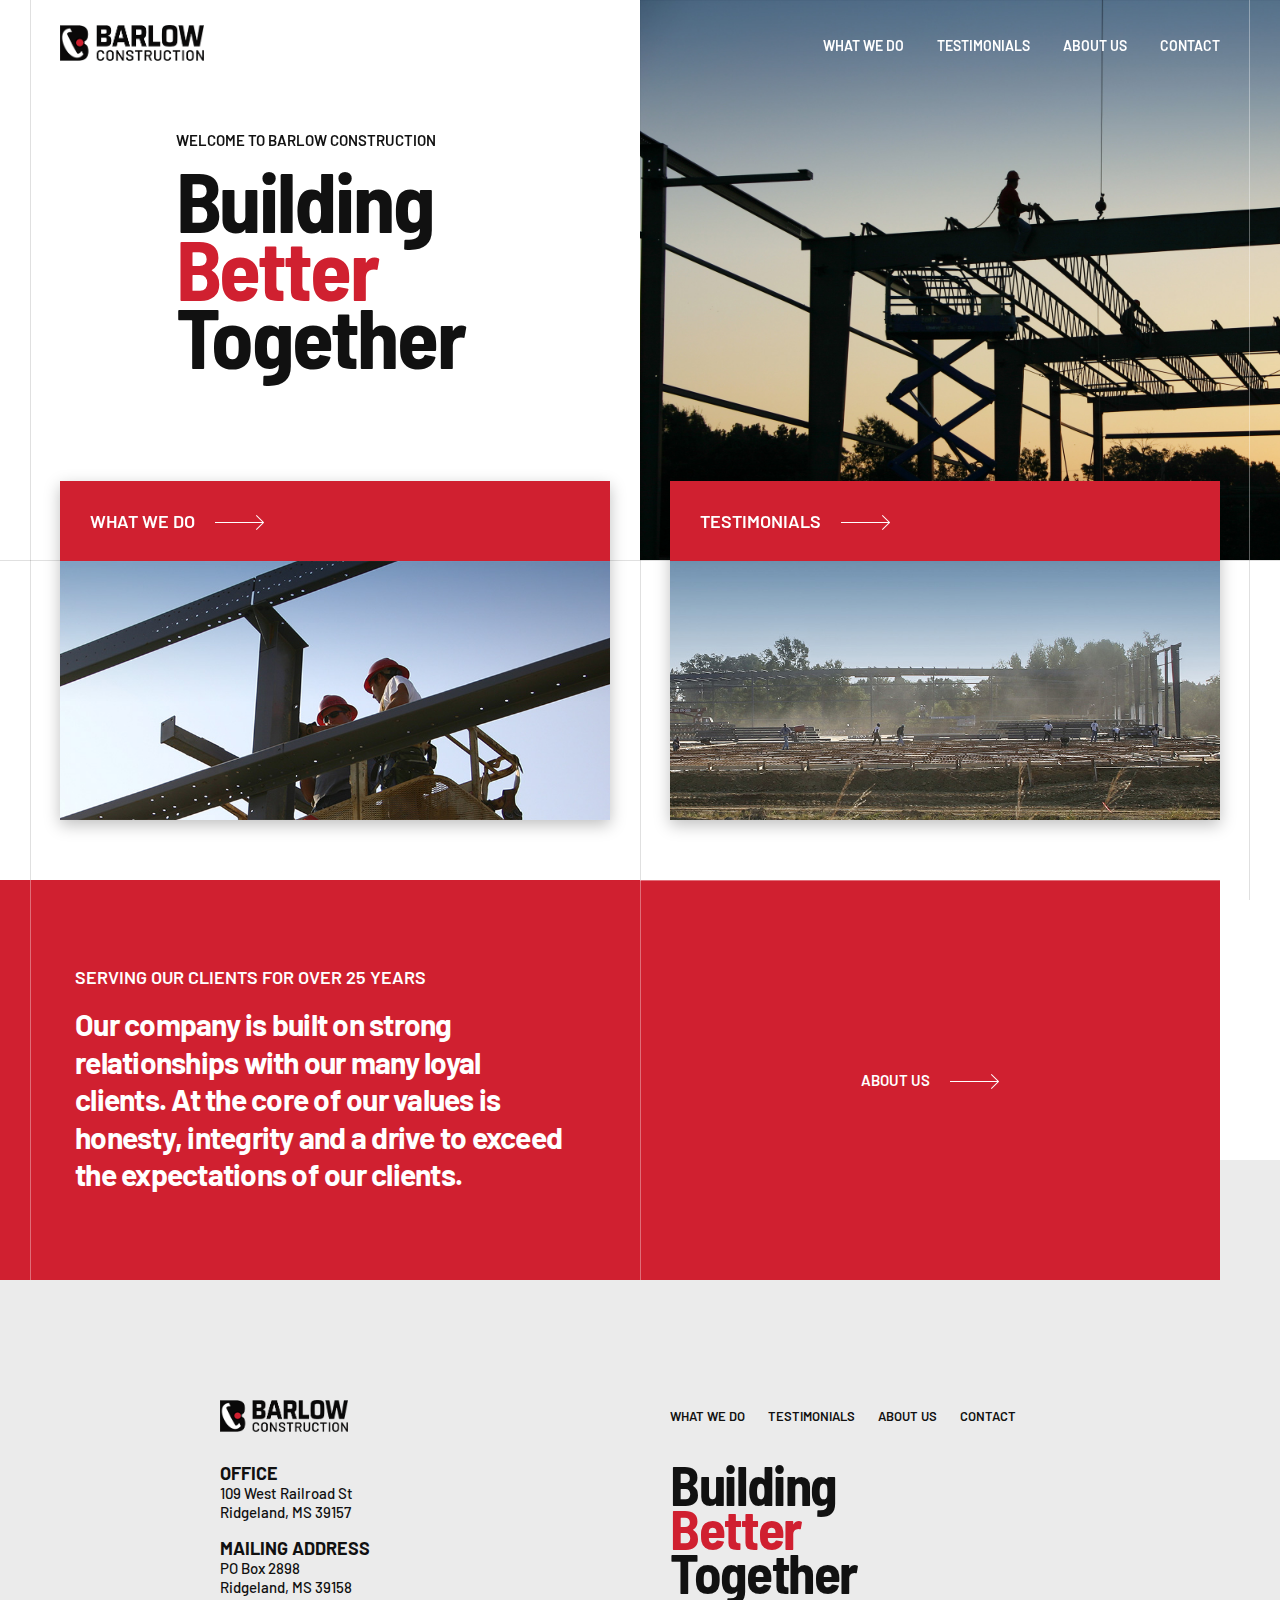
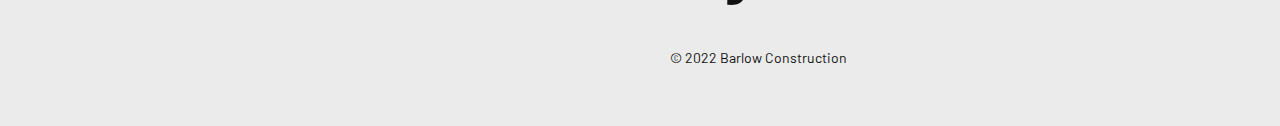
==== commit 6a7672b7: "interior pages" ====
--- a/index.html
+++ b/index.html
@@ -4,7 +4,7 @@
   <meta charset="UTF-8">
   <meta http-equiv="X-UA-Compatible" content="IE=edge">
   <meta name="viewport" content="width=device-width, initial-scale=1.0">
-  <title>Bones</title>
+  <title>Barlow Construction | Home</title>
 
   <link href="https://fonts.googleapis.com/css2?family=Barlow+Semi+Condensed:wght@700&family=Barlow:wght@300;400;500;600;700&display=swap" rel="stylesheet">
   <link rel="stylesheet" href="css/main.css">
@@ -14,10 +14,10 @@
 
   <header>
     <div class="header_inner flex--vertical">
-      <div class="logo"><img src="images/barlow-logo.png" height="32" alt=""></div>
+      <div class="logo"><img src="images/barlow-logo.png" height="36" alt=""></div>
       <nav class="header_nav flex--vertical flex--end">
         <ul>
-          <li><a href="">What We Do</a></li>
+          <li><a href="what-we-do.html">What We Do</a></li>
           <li><a href="">Testimonials</a></li>
           <li><a href="">About Us</a></li>
           <li><a href="">Contact</a></li>
@@ -46,7 +46,7 @@
       <div class="container flex-row--2 flex--has-gap">
         <div class="home-quick-nav_block">
           <div class="home-quick-nav_block-header flex--vertical">
-            <a href="" class="clr--white flex--vertical">
+            <a href="what-we-do.html" class="clr--white flex--vertical">
               What We Do <img src="images/arrow-right.png" height="15" alt="">
             </a>
           </div>
@@ -61,7 +61,7 @@
             </a>
           </div>
           <div class="home-quick-nav_block-image">
-            <img src="images/home-testimonials.jpg" alt="">
+            <img src="img/home-testimonials.jpg" alt="">
           </div>
         </div>
       </div>
@@ -106,7 +106,7 @@
       <div class="footer_right">
         <nav class="footer_nav flex--vertical mb--3">
           <ul>
-            <li><a href="">What We Do</a></li>
+            <li><a href="what-we-do.html">What We Do</a></li>
             <li><a href="">Testimonials</a></li>
             <li><a href="">About Us</a></li>
             <li><a href="">Contact</a></li>
--- a/css/main.css
+++ b/css/main.css
@@ -70,6 +70,13 @@
   line-height: 1.25;
 }
 
+p {
+  font-size: 1.6rem;
+  line-height: 1.5;
+  font-weight: 400;
+  margin-top: 15px;
+}
+
 .heading--1 {
   font-family: "Barlow Semi Condensed";
   font-size: 6.5rem;
@@ -86,6 +93,22 @@
   line-height: 0.8;
 }
 
+.heading--3 {
+  font-family: "Barlow Semi Condensed";
+  font-size: 3.5rem;
+  letter-spacing: -0.025em;
+  font-weight: bold;
+  line-height: 0.8;
+}
+
+.heading--4 {
+  font-family: "Barlow Semi Condensed";
+  font-size: 2rem;
+  letter-spacing: -0.025em;
+  font-weight: 600;
+  line-height: 1;
+}
+
 .sub-heading--1 {
   display: inline-block;
   font-size: 1.3rem;
@@ -100,7 +123,20 @@
   text-transform: uppercase;
 }
 
+.sub-heading--3 {
+  display: inline-block;
+  font-size: 1.2rem;
+  font-weight: 600;
+  text-transform: uppercase;
+}
+
 .display--1 {
+  font-size: 2.2rem;
+  letter-spacing: -0.025em;
+  font-weight: 700;
+}
+
+.display--2 {
   font-size: 2.2rem;
   letter-spacing: -0.025em;
   font-weight: 700;
@@ -130,20 +166,6 @@
     font-size: 5.5rem;
   }
 
-  .sub-heading--1 {
-    display: inline-block;
-    font-size: 1.8rem;
-    font-weight: 600;
-    text-transform: uppercase;
-  }
-
-  .sub-heading--2 {
-    display: inline-block;
-    font-size: 1.5rem;
-    font-weight: 600;
-    text-transform: uppercase;
-  }
-
   .display--1 {
     font-size: 3rem;
     letter-spacing: -0.025em;
@@ -152,6 +174,90 @@
 }
 strong {
   font-weight: 700;
+}
+
+.nested-bullets {
+  margin-top: 20px;
+}
+.nested-bullets li {
+  position: relative;
+  font-size: 2rem;
+  font-weight: 700;
+  letter-spacing: -0.025em;
+  margin-top: 10px;
+  margin-left: 30px;
+}
+.nested-bullets li:first-child {
+  margin-top: 5px;
+}
+.nested-bullets li:before {
+  position: absolute;
+  display: block;
+  content: "";
+  top: 15px;
+  left: -28px;
+  width: 16px;
+  height: 2px;
+  background: var(--red);
+}
+.nested-bullets li ul {
+  margin-top: 10px;
+  margin-bottom: 20px;
+}
+.nested-bullets li ul li {
+  font-size: 1.8rem;
+  font-weight: 500;
+  letter-spacing: -0.025em;
+  margin-top: 10px;
+  margin-left: 0;
+}
+.nested-bullets li ul li:before {
+  top: 12px;
+  left: -22px;
+  width: 10px;
+}
+
+@media screen and (min-width: 48em) {
+  .nested-bullets {
+    margin-top: 0;
+  }
+  .nested-bullets li {
+    font-size: 2.2rem;
+    margin-top: 10px;
+    margin-left: 25px;
+  }
+  .nested-bullets li ul {
+    margin-top: 10px;
+    margin-bottom: 20px;
+  }
+  .nested-bullets li ul li {
+    font-size: 1.8rem;
+    margin-top: 10px;
+  }
+}
+.large-bullets {
+  margin-left: 30px;
+}
+.large-bullets li {
+  position: relative;
+  font-size: 2rem;
+  font-weight: 700;
+  letter-spacing: -0.025em;
+  margin-top: 15px;
+  margin-left: 30px;
+}
+.large-bullets li:first-child {
+  margin-top: 0px;
+}
+.large-bullets li:before {
+  position: absolute;
+  display: block;
+  content: "";
+  top: 15px;
+  left: -28px;
+  width: 16px;
+  height: 2px;
+  background: white;
 }
 
 /* ————————————————————–––––––
@@ -422,10 +528,13 @@
   display: flex;
   justify-content: center;
   background: #ebebeb;
-  padding: 240px 0 60px 0;
   padding: 140px 0 30px 0;
   margin-top: -60px;
   text-align: center;
+}
+footer.footer-short {
+  padding: 60px 0 30px 0;
+  margin-top: 0px;
 }
 footer .container--sm {
   padding: 10px;
@@ -472,6 +581,9 @@
     padding: 240px 0 60px 0;
     margin-top: -120px;
     text-align: left;
+  }
+  footer.footer-short {
+    padding: 120px 0 60px 0;
   }
   footer .container--sm {
     padding: 0 60px;
@@ -598,6 +710,32 @@
     margin-top: -60px;
   }
 }
+.page-hero {
+  border-bottom: 1px solid rgba(0, 0, 0, 0.12);
+}
+
+.page-hero_text {
+  padding: 120px 0 90px 0;
+}
+
+.page-hero_image {
+  position: relative;
+}
+
+@media screen and (min-width: 48em) {
+  .page-hero {
+    min-height: 480px;
+    max-height: 768px;
+  }
+
+  .page-hero_text {
+    padding: 60px 0;
+  }
+
+  .page-hero_image {
+    display: block;
+  }
+}
 .home-quick-nav {
   position: relative;
   margin-top: -90px;
@@ -698,11 +836,257 @@
   }
 
   .home-about-us_text-inner {
-    max-width: 600px;
     margin: 0 auto;
     padding: 30px;
     background: var(--red);
   }
 }
+.page-intro {
+  padding: 60px 0;
+  margin-top: -1px;
+  background: var(--red);
+}
+
+.page-bullet-group {
+  padding: 60px 0;
+}
+
+.page-bullet-group_bullets {
+  padding-left: 0;
+}
+
+@media screen and (min-width: 48em) {
+  .page-intro {
+    padding: 120px 0;
+  }
+
+  .page-bullet-group {
+    padding: 120px 0;
+  }
+
+  .page-bullet-group_bullets {
+    padding-left: 30px;
+  }
+}
+.page-slider .slider-container {
+  position: relative;
+}
+.page-slider .slide img {
+  display: block;
+  width: 100%;
+  height: auto;
+}
+.page-slider .slider-prev, .page-slider .slider-next {
+  display: flex;
+  align-items: center;
+  justify-content: center;
+  position: absolute;
+  width: 40px;
+  height: 40px;
+  top: 50%;
+  margin-top: -20px;
+  background: var(--red);
+}
+.page-slider .slider-prev img, .page-slider .slider-next img {
+  height: 12px;
+}
+.page-slider .slider-prev {
+  left: 0;
+}
+.page-slider .slider-next {
+  right: 0;
+}
+.page-slider .slick-dots {
+  position: absolute;
+  bottom: 24px;
+  left: 0;
+  width: 100%;
+  text-align: center;
+}
+.page-slider .slick-dots li {
+  display: inline-block;
+  margin: 0 4px;
+}
+.page-slider .slick-dots li button {
+  -webkit-appearance: none;
+  -moz-appearance: none;
+  appearance: none;
+  font-size: 0;
+  text-indent: -99px;
+  display: block;
+  width: 10px;
+  height: 10px;
+  border-radius: 100%;
+  background: rgba(255, 255, 255, 0.8);
+}
+.page-slider .slick-dots li.slick-active button {
+  background: var(--red);
+}
+
+@media screen and (min-width: 48em) {
+  .page-slider .slider-prev, .page-slider .slider-next {
+    width: 50px;
+    height: 50px;
+    margin-top: -25px;
+  }
+  .page-slider .slider-prev img, .page-slider .slider-next img {
+    height: 15px;
+  }
+}
+.page-testimonial {
+  position: relative;
+  padding: 60px 0;
+}
+.page-testimonial .flex--end {
+  justify-content: flex-start;
+}
+.page-testimonial .testimonial-left img {
+  margin-right: 15px;
+}
+.page-testimonial .testimonial-right {
+  max-width: 600px;
+  padding-left: 20px;
+  padding-right: 20px;
+}
+.page-testimonial .testimonial-client {
+  padding-right: 30px;
+}
+.page-testimonial .testimonial-client h2 {
+  display: block;
+  margin-bottom: 0.25em;
+}
+.page-testimonial .testimonial-quote {
+  padding: 60px 20px 60px 20px;
+  margin: 60px 0;
+  background: var(--red);
+}
+.page-testimonial .testimonial-quote .testimonial-quote_inner {
+  padding: 0 0;
+  max-width: 600px;
+  margin: 0 auto;
+}
+.page-testimonial .testimonial-quote .testimonial-quote_client {
+  margin-top: 30px;
+}
+.page-testimonial .testimonial-question {
+  margin-top: 40px;
+}
+.page-testimonial .testimonial-question:first-child {
+  margin-top: 0;
+}
+
+.more-testimonials {
+  padding: 0 30px;
+  border-top: 1px solid rgba(0, 0, 0, 0.15);
+  text-align: center;
+}
+
+.more-testimonials_list {
+  margin-top: 30px;
+}
+
+.more-testimonials_inner {
+  padding: 60px 30px;
+  background: white;
+  text-align: center;
+}
+
+.more-testimonials_list-item h2 {
+  margin-bottom: 3px;
+}
+.more-testimonials_list-item img {
+  display: inline-block;
+  margin-bottom: 10px;
+}
+
+@media screen and (min-width: 48em) {
+  .page-testimonial {
+    padding: 120px 0;
+  }
+  .page-testimonial .flex--end {
+    justify-content: flex-end;
+  }
+  .page-testimonial .testimonial-right {
+    padding-left: 30px;
+    padding-right: 60px;
+  }
+  .page-testimonial .testimonial-client {
+    padding-right: 60px;
+  }
+  .page-testimonial .testimonial-quote {
+    padding: 120px 0 120px 30px;
+    margin: 120px 0;
+  }
+  .page-testimonial .testimonial-question {
+    margin-top: 40px;
+  }
+
+  .more-testimonials {
+    padding: 0 60px;
+  }
+
+  .more-testimonials_list {
+    margin-top: 60px;
+  }
+
+  .more-testimonials_inner {
+    padding: 120px 60px;
+  }
+}
+.page-about_inner {
+  padding: 120px 0 30px 0;
+  background: white;
+}
+
+.page-about_continued {
+  padding: 0 0 120px 0;
+  background: white;
+}
+
+.page-about_left {
+  padding: 30px;
+  margin-top: 20px;
+  background: var(--red);
+}
+.page-about_left .flex--has-gap {
+  gap: 30px;
+}
+.page-about_left .flex-row--2 {
+  flex-direction: row;
+}
+
+.page-about_right {
+  padding-left: 30px;
+}
+
+.page-about_team-member img {
+  display: block;
+  width: 100%;
+  max-width: 180px;
+  height: auto;
+  margin-bottom: 10px;
+}
+.page-about_team-member h2 {
+  margin-bottom: 2px;
+}
+
+.page-about_link {
+  margin-top: 60px;
+}
+.page-about_link h4 {
+  max-width: 250px;
+}
+.page-about_link a {
+  margin-top: 15px;
+}
+.page-about_link a img {
+  margin-left: 15px;
+}
+
+.page-about_values {
+  position: relative;
+  padding: 120px 0;
+  background: var(--red);
+}
 
 /*# sourceMappingURL=main.css.map */
